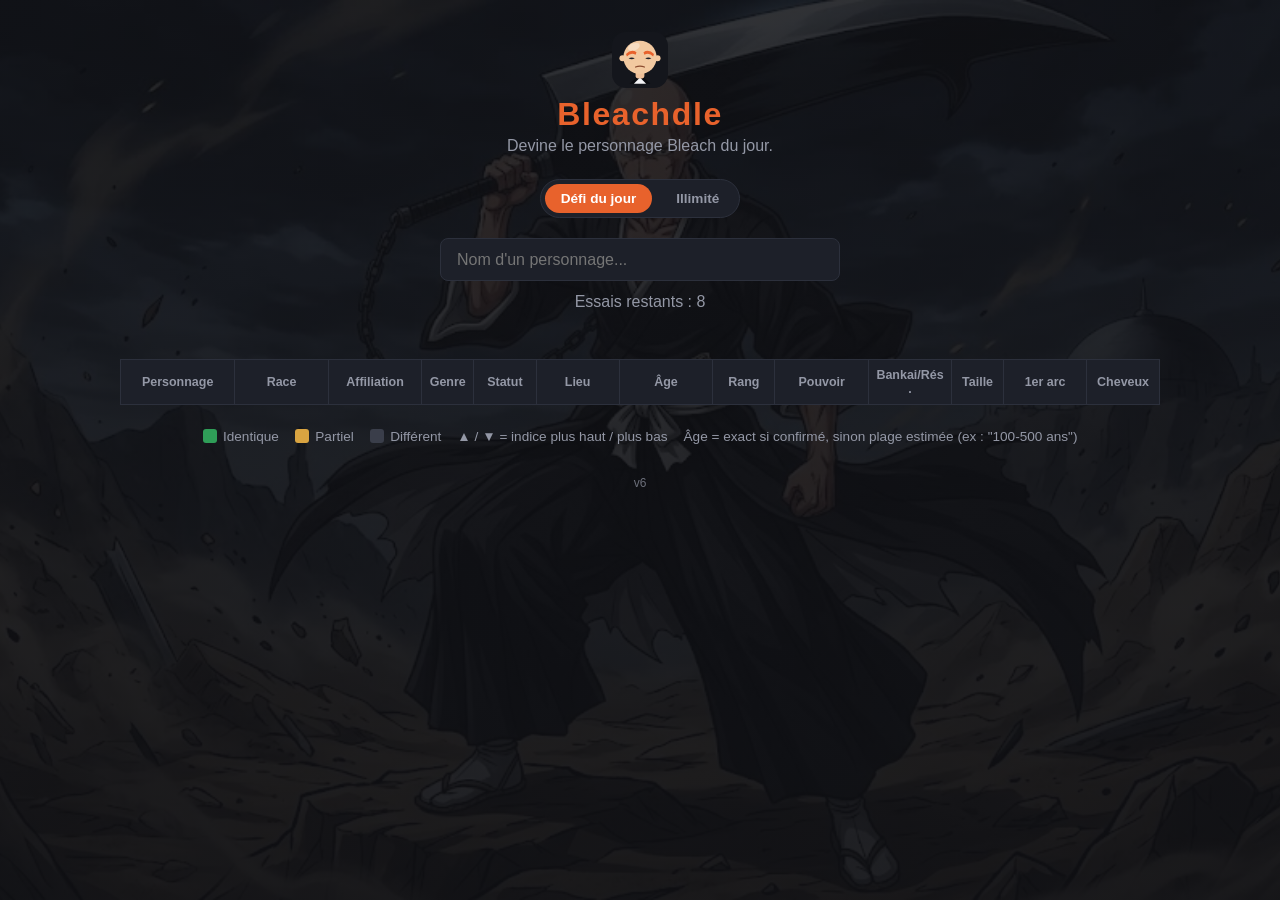
==== index.html @ 7fe6e47a "Rework age as exact/range values using scraped wiki data (v6) Replaces the vague age-bracket words (" ====
<!DOCTYPE html>
<html lang="fr">
<head>
  <meta charset="UTF-8" />
  <meta name="viewport" content="width=device-width, initial-scale=1.0" />
  <title>Bleachdle</title>
  <link rel="icon" type="image/svg+xml" href="favicon.svg" />
  <link rel="stylesheet" href="style.css" />
</head>
<body>
  <div id="victoryAnim" class="victory-anim" aria-hidden="true"></div>

  <header>
    <img src="favicon.svg" alt="" class="logo" width="56" height="56" />
    <h1>Bleachdle</h1>
    <p class="subtitle" id="subtitle">Devine le personnage Bleach du jour.</p>
  </header>

  <main>
    <div class="mode-toggle" role="tablist">
      <button id="dailyModeBtn" class="mode-btn active" type="button">Défi du jour</button>
      <button id="infiniteModeBtn" class="mode-btn" type="button">Illimité</button>
    </div>

    <div class="search-box">
      <input
        id="guessInput"
        type="text"
        autocomplete="off"
        placeholder="Nom d'un personnage..."
      />
      <div id="suggestions" class="suggestions" hidden></div>
    </div>

    <button id="newGameBtn" class="new-game-btn" type="button" hidden>Nouvelle partie</button>

    <p id="attemptsLeft" class="attempts"></p>
    <p id="message" class="message"></p>

    <div class="table-wrapper">
      <table>
        <thead>
          <tr id="headerRow"></tr>
        </thead>
        <tbody id="resultsBody"></tbody>
      </table>
    </div>

    <section class="legend">
      <span class="legend-item"><span class="swatch correct"></span> Identique</span>
      <span class="legend-item"><span class="swatch partial"></span> Partiel</span>
      <span class="legend-item"><span class="swatch incorrect"></span> Différent</span>
      <span class="legend-item">▲ / ▼ = indice plus haut / plus bas</span>
      <span class="legend-item">Âge = exact si confirmé, sinon plage estimée (ex : "100-500 ans")</span>
    </section>
  </main>

  <footer id="versionTag" class="version-tag"></footer>

  <script src="version.js"></script>
  <script src="characters.js"></script>
  <script src="game.js"></script>
</body>
</html>
---- style.css ----
:root {
  --bg: #14161c;
  --panel: #1d2029;
  --border: #2c303c;
  --text: #e8e8ec;
  --muted: #9498a6;
  --accent: #e8622c;
  --correct: #2f9e58;
  --partial: #d9a441;
  --incorrect: #3a3e4a;
}

* {
  box-sizing: border-box;
}

body {
  margin: 0;
  min-height: 100vh;
  background-color: var(--bg);
  background-image: linear-gradient(rgba(15, 16, 20, 0.86), rgba(15, 16, 20, 0.93)), url("background.webp");
  background-size: cover;
  background-position: top center;
  background-repeat: no-repeat;
  color: var(--text);
  font-family: "Segoe UI", Roboto, Helvetica, Arial, sans-serif;
  display: flex;
  flex-direction: column;
  align-items: center;
  padding: 2rem 1rem 3rem;
}

header {
  text-align: center;
  margin-bottom: 1.5rem;
  display: flex;
  flex-direction: column;
  align-items: center;
}

.logo {
  border-radius: 14px;
  margin-bottom: 0.5rem;
}

h1 {
  margin: 0;
  color: var(--accent);
  letter-spacing: 0.05em;
}

.subtitle {
  color: var(--muted);
  margin: 0.25rem 0 0;
}

main {
  width: 100%;
  max-width: 1040px;
  display: flex;
  flex-direction: column;
  align-items: center;
}

.mode-toggle {
  display: flex;
  gap: 0.5rem;
  background: var(--panel);
  border: 1px solid var(--border);
  border-radius: 999px;
  padding: 0.25rem;
  margin-bottom: 1.25rem;
}

.mode-btn {
  border: none;
  background: transparent;
  color: var(--muted);
  font-size: 0.85rem;
  font-weight: 600;
  padding: 0.45rem 1rem;
  border-radius: 999px;
  cursor: pointer;
}

.mode-btn.active {
  background: var(--accent);
  color: #fff;
}

.new-game-btn {
  margin-top: 0.75rem;
  border: 1px solid var(--accent);
  background: transparent;
  color: var(--accent);
  font-size: 0.85rem;
  font-weight: 600;
  padding: 0.5rem 1.2rem;
  border-radius: 8px;
  cursor: pointer;
}

.new-game-btn:hover {
  background: var(--accent);
  color: #fff;
}

.search-box {
  position: relative;
  width: 100%;
  max-width: 400px;
}

#guessInput {
  width: 100%;
  padding: 0.7rem 1rem;
  font-size: 1rem;
  border-radius: 8px;
  border: 1px solid var(--border);
  background: var(--panel);
  color: var(--text);
}

#guessInput:disabled {
  opacity: 0.5;
}

.suggestions {
  position: absolute;
  top: calc(100% + 4px);
  left: 0;
  right: 0;
  background: var(--panel);
  border: 1px solid var(--border);
  border-radius: 8px;
  overflow: hidden;
  z-index: 10;
}

.suggestion {
  padding: 0.5rem 1rem;
  cursor: pointer;
}

.suggestion:hover {
  background: var(--border);
}

.attempts {
  color: var(--muted);
  margin: 0.75rem 0 0;
}

.message {
  min-height: 1.5rem;
  font-weight: 600;
  margin: 0.5rem 0 1rem;
}

.message.win {
  color: var(--correct);
  animation: winPulse 0.6s ease;
}

@keyframes winPulse {
  0% { transform: scale(1); }
  45% { transform: scale(1.18); }
  100% { transform: scale(1); }
}

.message.lose {
  color: #e05c5c;
}

.victory-anim {
  position: fixed;
  inset: 0;
  overflow: hidden;
  pointer-events: none;
  z-index: 50;
}

.victory-particle {
  position: absolute;
  top: -10%;
  animation-name: victoryFall;
  animation-timing-function: ease-in;
  animation-fill-mode: forwards;
}

@keyframes victoryFall {
  from {
    transform: translateY(0) rotate(0deg);
    opacity: 1;
  }
  to {
    transform: translateY(115vh) rotate(360deg);
    opacity: 0;
  }
}

.table-wrapper {
  width: 100%;
}

table {
  border-collapse: collapse;
  table-layout: fixed;
  width: 100%;
}

th,
td {
  border: 1px solid var(--border);
  padding: 0.5rem 0.4rem;
  text-align: center;
  font-size: 0.78rem;
  white-space: normal;
  overflow-wrap: break-word;
  word-break: break-word;
}

@media (min-width: 1080px) {
  th:nth-child(1), td:nth-child(1) { width: 11%; }
  th:nth-child(2), td:nth-child(2) { width: 9%; }
  th:nth-child(3), td:nth-child(3) { width: 9%; }
  th:nth-child(4), td:nth-child(4) { width: 5%; }
  th:nth-child(5), td:nth-child(5) { width: 6%; }
  th:nth-child(6), td:nth-child(6) { width: 8%; }
  th:nth-child(7), td:nth-child(7) { width: 9%; }
  th:nth-child(8), td:nth-child(8) { width: 6%; }
  th:nth-child(9), td:nth-child(9) { width: 9%; }
  th:nth-child(10), td:nth-child(10) { width: 8%; }
  th:nth-child(11), td:nth-child(11) { width: 5%; }
  th:nth-child(12), td:nth-child(12) { width: 8%; }
  th:nth-child(13), td:nth-child(13) { width: 7%; }
}

@media (max-width: 1079px) {
  thead {
    display: none;
  }

  .table-wrapper {
    max-width: 560px;
    margin: 0 auto;
  }

  table,
  tbody,
  tr,
  td {
    display: block;
    width: 100%;
  }

  tr {
    margin-bottom: 0.75rem;
    border: 1px solid var(--border);
    border-radius: 8px;
    overflow: hidden;
  }

  td {
    display: flex;
    justify-content: space-between;
    align-items: center;
    text-align: right;
    padding: 0.5rem 0.75rem;
    font-size: 0.85rem;
  }

  td.cell::before {
    content: attr(data-label);
    font-weight: 600;
    color: inherit;
    opacity: 0.8;
    text-align: left;
    margin-right: 0.75rem;
    flex-shrink: 0;
  }

  .value-wrap {
    display: flex;
    align-items: center;
    gap: 0.4rem;
  }

  .name-cell {
    justify-content: center;
    font-size: 1rem;
  }
}

th {
  background: var(--panel);
  color: var(--muted);
  font-weight: 600;
}

.name-cell {
  font-weight: 600;
  background: var(--panel);
}

.cell {
  color: #14161c;
}

.cell.correct {
  background: var(--correct);
  color: #fff;
}

.cell.partial {
  background: var(--partial);
  color: #14161c;
}

.cell.incorrect {
  background: var(--incorrect);
  color: var(--text);
}

.arrow {
  display: block;
  font-size: 0.75rem;
  opacity: 0.85;
}

.legend {
  margin-top: 1.5rem;
  display: flex;
  flex-wrap: wrap;
  gap: 1rem;
  justify-content: center;
  color: var(--muted);
  font-size: 0.85rem;
}

.legend-item {
  display: flex;
  align-items: center;
  gap: 0.4rem;
}

.swatch {
  display: inline-block;
  width: 14px;
  height: 14px;
  border-radius: 3px;
}

.swatch.correct {
  background: var(--correct);
}

.swatch.partial {
  background: var(--partial);
}

.swatch.incorrect {
  background: var(--incorrect);
}

.version-tag {
  margin-top: 2rem;
  color: var(--muted);
  font-size: 0.75rem;
  opacity: 0.7;
}
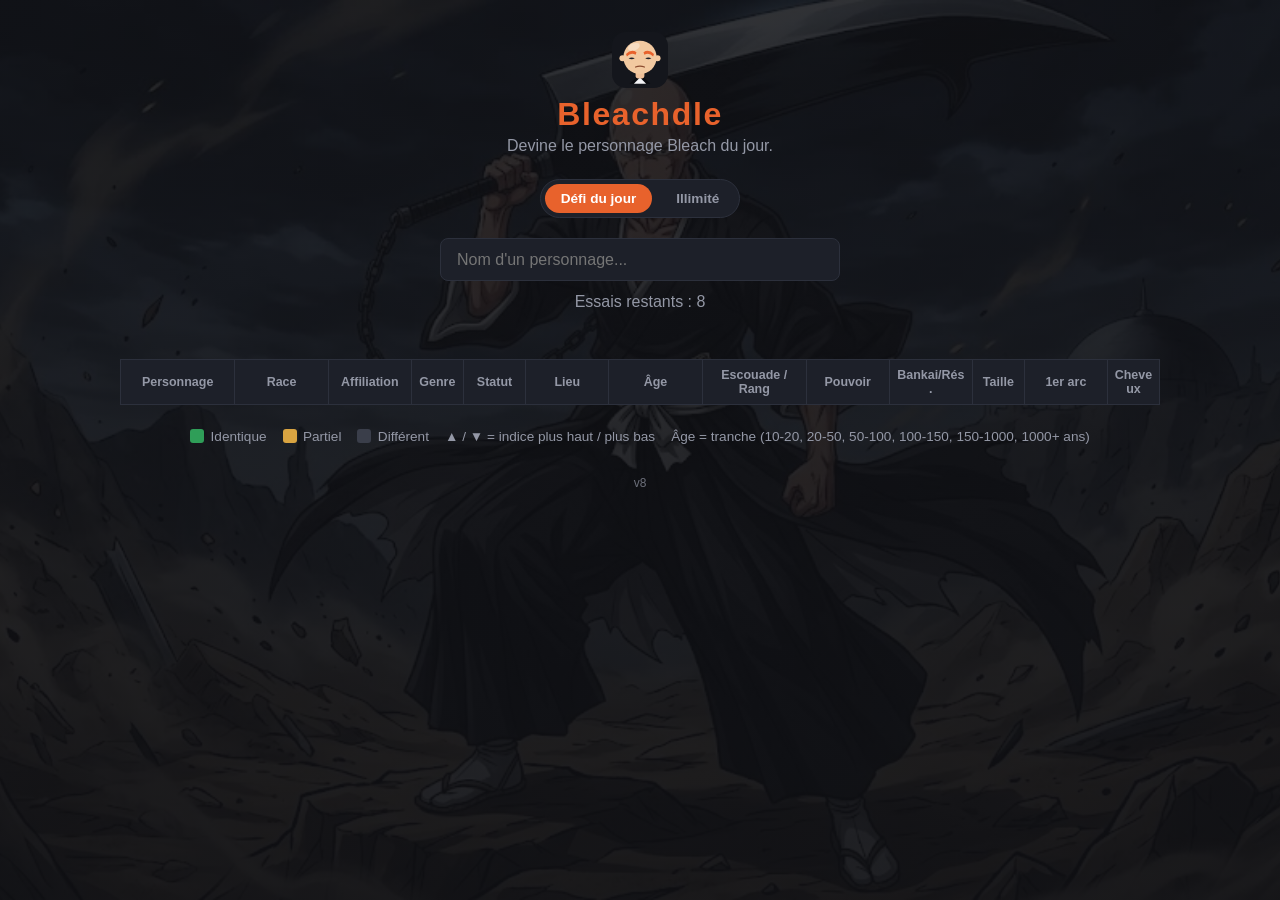
==== commit 92906ee9: "Keyboard suggestion navigation, accent-insensitive search, fixed age brackets (v8) - Fix Enter: it r" ====
--- a/index.html
+++ b/index.html
@@ -51,7 +51,7 @@
       <span class="legend-item"><span class="swatch partial"></span> Partiel</span>
       <span class="legend-item"><span class="swatch incorrect"></span> Différent</span>
       <span class="legend-item">▲ / ▼ = indice plus haut / plus bas</span>
-      <span class="legend-item">Âge = exact si confirmé, sinon plage estimée (ex : "100-500 ans")</span>
+      <span class="legend-item">Âge = tranche (10-20, 20-50, 50-100, 100-150, 150-1000, 1000+ ans)</span>
     </section>
   </main>
 
--- a/style.css
+++ b/style.css
@@ -142,8 +142,10 @@
   cursor: pointer;
 }
 
-.suggestion:hover {
-  background: var(--border);
+.suggestion:hover,
+.suggestion.active {
+  background: var(--accent);
+  color: #fff;
 }
 
 .attempts {
@@ -223,17 +225,17 @@
 @media (min-width: 1080px) {
   th:nth-child(1), td:nth-child(1) { width: 11%; }
   th:nth-child(2), td:nth-child(2) { width: 9%; }
-  th:nth-child(3), td:nth-child(3) { width: 9%; }
+  th:nth-child(3), td:nth-child(3) { width: 8%; }
   th:nth-child(4), td:nth-child(4) { width: 5%; }
   th:nth-child(5), td:nth-child(5) { width: 6%; }
   th:nth-child(6), td:nth-child(6) { width: 8%; }
   th:nth-child(7), td:nth-child(7) { width: 9%; }
-  th:nth-child(8), td:nth-child(8) { width: 6%; }
-  th:nth-child(9), td:nth-child(9) { width: 9%; }
+  th:nth-child(8), td:nth-child(8) { width: 10%; }
+  th:nth-child(9), td:nth-child(9) { width: 8%; }
   th:nth-child(10), td:nth-child(10) { width: 8%; }
   th:nth-child(11), td:nth-child(11) { width: 5%; }
   th:nth-child(12), td:nth-child(12) { width: 8%; }
-  th:nth-child(13), td:nth-child(13) { width: 7%; }
+  th:nth-child(13), td:nth-child(13) { width: 5%; }
 }
 
 @media (max-width: 1079px) {
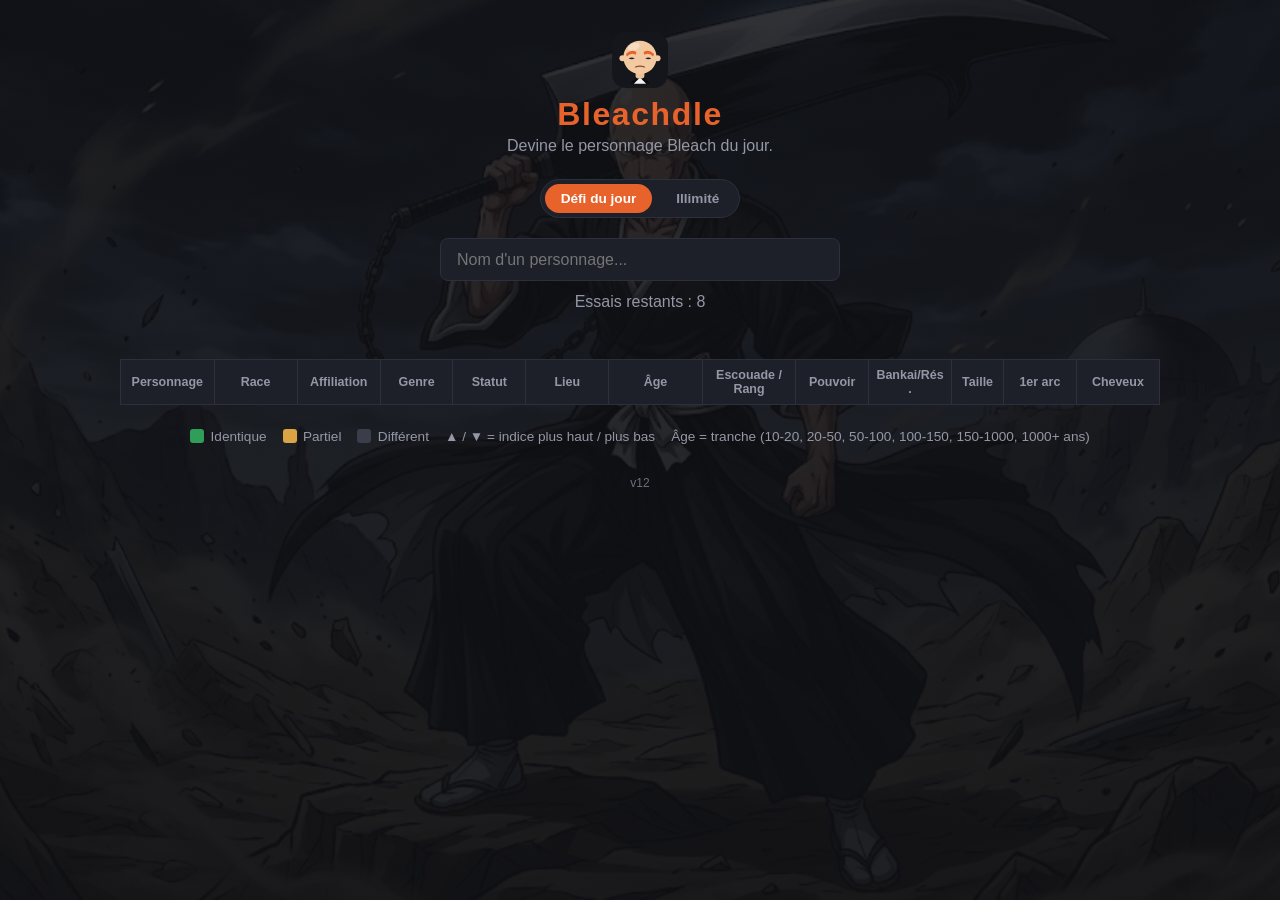
==== commit e0d8e3c2: "Ajoute un panneau de statistiques post-partie pour le Défi du jour Cumule parties jouées, taux de vi" ====
--- a/index.html
+++ b/index.html
@@ -37,6 +37,30 @@
     <p id="attemptsLeft" class="attempts"></p>
     <p id="message" class="message"></p>
 
+    <section id="statsPanel" class="stats-panel" hidden>
+      <h2 class="stats-title">Statistiques</h2>
+      <div class="stats-grid">
+        <div class="stat-tile">
+          <span class="stat-value" id="statPlayed">0</span>
+          <span class="stat-label">Parties</span>
+        </div>
+        <div class="stat-tile">
+          <span class="stat-value" id="statWinRate">0%</span>
+          <span class="stat-label">Victoires</span>
+        </div>
+        <div class="stat-tile">
+          <span class="stat-value" id="statStreak">0</span>
+          <span class="stat-label">Série actuelle</span>
+        </div>
+        <div class="stat-tile">
+          <span class="stat-value" id="statMaxStreak">0</span>
+          <span class="stat-label">Meilleure série</span>
+        </div>
+      </div>
+      <h3 class="dist-title">Répartition des essais</h3>
+      <div id="distribution" class="distribution"></div>
+    </section>
+
     <div class="table-wrapper">
       <table>
         <thead>
--- a/style.css
+++ b/style.css
@@ -201,6 +201,99 @@
   }
 }
 
+.stats-panel {
+  width: 100%;
+  max-width: 420px;
+  background: var(--panel);
+  border: 1px solid var(--border);
+  border-radius: 10px;
+  padding: 1rem 1.25rem 1.25rem;
+  margin: 0.5rem 0 1.5rem;
+}
+
+.stats-title {
+  margin: 0 0 0.75rem;
+  font-size: 0.95rem;
+  text-align: center;
+  color: var(--text);
+}
+
+.stats-grid {
+  display: grid;
+  grid-template-columns: repeat(4, 1fr);
+  gap: 0.5rem;
+  margin-bottom: 1rem;
+}
+
+.stat-tile {
+  display: flex;
+  flex-direction: column;
+  align-items: center;
+}
+
+.stat-value {
+  font-size: 1.4rem;
+  font-weight: 700;
+  color: var(--accent);
+}
+
+.stat-label {
+  font-size: 0.68rem;
+  color: var(--muted);
+  text-align: center;
+}
+
+.dist-title {
+  margin: 0 0 0.5rem;
+  font-size: 0.8rem;
+  color: var(--muted);
+  text-align: center;
+  font-weight: 600;
+}
+
+.distribution {
+  display: flex;
+  flex-direction: column;
+  gap: 0.3rem;
+}
+
+.dist-row {
+  display: flex;
+  align-items: center;
+  gap: 0.5rem;
+}
+
+.dist-label {
+  width: 1rem;
+  flex-shrink: 0;
+  font-size: 0.75rem;
+  color: var(--muted);
+  text-align: right;
+}
+
+.dist-bar-wrap {
+  flex: 1;
+  background: var(--border);
+  border-radius: 4px;
+  overflow: hidden;
+}
+
+.dist-bar {
+  min-width: 1.4rem;
+  background: var(--incorrect);
+  color: var(--text);
+  font-size: 0.7rem;
+  text-align: right;
+  padding: 0.15rem 0.4rem;
+  border-radius: 4px;
+  white-space: nowrap;
+}
+
+.dist-bar.current {
+  background: var(--correct);
+  color: #fff;
+}
+
 .table-wrapper {
   width: 100%;
 }
@@ -219,23 +312,22 @@
   font-size: 0.78rem;
   white-space: normal;
   overflow-wrap: break-word;
-  word-break: break-word;
 }
 
 @media (min-width: 1080px) {
-  th:nth-child(1), td:nth-child(1) { width: 11%; }
-  th:nth-child(2), td:nth-child(2) { width: 9%; }
+  th:nth-child(1), td:nth-child(1) { width: 9%; }
+  th:nth-child(2), td:nth-child(2) { width: 8%; }
   th:nth-child(3), td:nth-child(3) { width: 8%; }
-  th:nth-child(4), td:nth-child(4) { width: 5%; }
-  th:nth-child(5), td:nth-child(5) { width: 6%; }
+  th:nth-child(4), td:nth-child(4) { width: 7%; }
+  th:nth-child(5), td:nth-child(5) { width: 7%; }
   th:nth-child(6), td:nth-child(6) { width: 8%; }
   th:nth-child(7), td:nth-child(7) { width: 9%; }
-  th:nth-child(8), td:nth-child(8) { width: 10%; }
-  th:nth-child(9), td:nth-child(9) { width: 8%; }
+  th:nth-child(8), td:nth-child(8) { width: 9%; }
+  th:nth-child(9), td:nth-child(9) { width: 7%; }
   th:nth-child(10), td:nth-child(10) { width: 8%; }
   th:nth-child(11), td:nth-child(11) { width: 5%; }
-  th:nth-child(12), td:nth-child(12) { width: 8%; }
-  th:nth-child(13), td:nth-child(13) { width: 5%; }
+  th:nth-child(12), td:nth-child(12) { width: 7%; }
+  th:nth-child(13), td:nth-child(13) { width: 8%; }
 }
 
 @media (max-width: 1079px) {
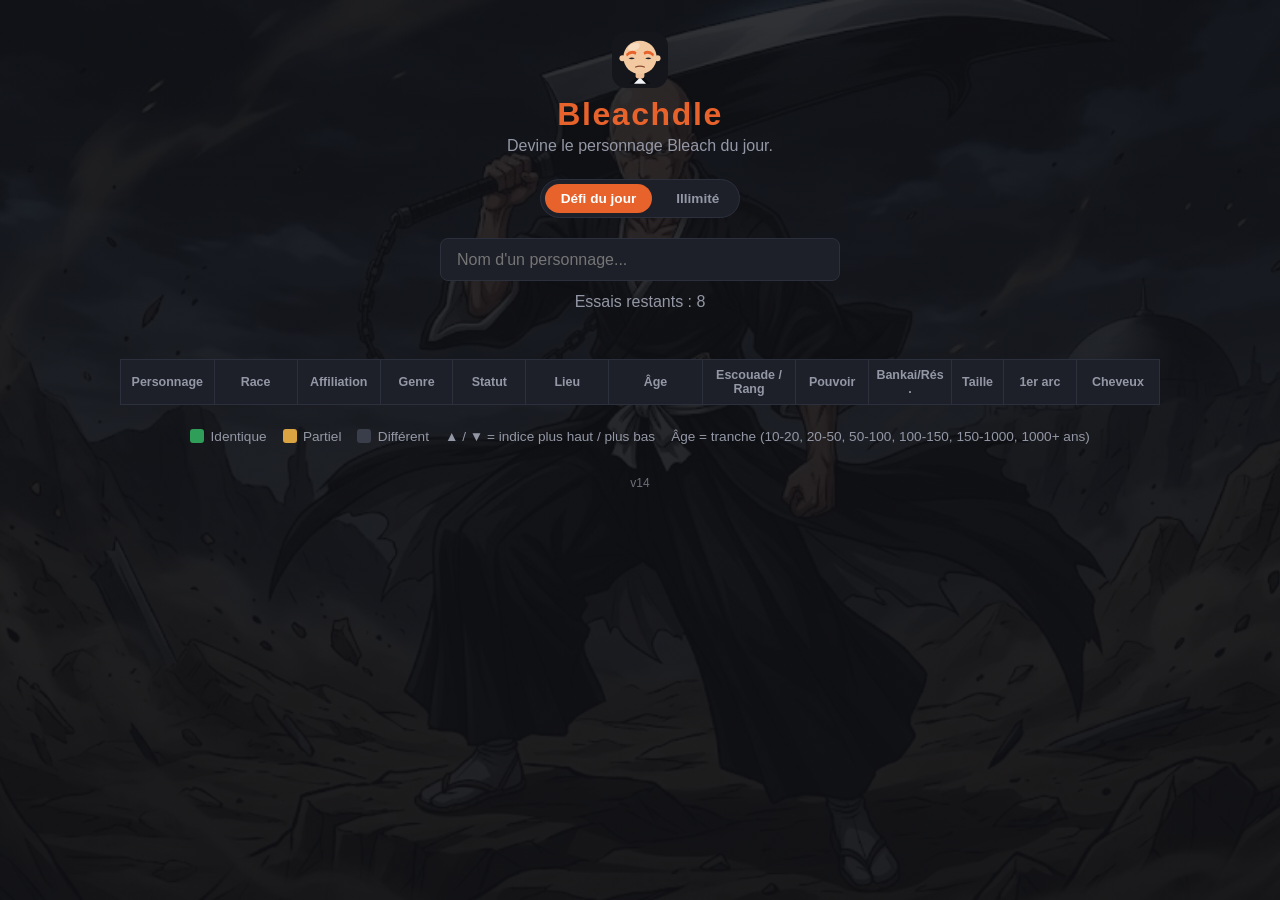
==== commit 952c3bff: "Ajoute des stats séparées pour le mode Illimité et une fenêtre anti-répétition de 7 parties Le panne" ====
--- a/index.html
+++ b/index.html
@@ -38,7 +38,8 @@
     <p id="message" class="message"></p>
 
     <section id="statsPanel" class="stats-panel" hidden>
-      <h2 class="stats-title">Statistiques</h2>
+      <h2 class="stats-title" id="statsTitle">Statistiques</h2>
+      <p class="stats-note" id="statsNote" hidden></p>
       <div class="stats-grid">
         <div class="stat-tile">
           <span class="stat-value" id="statPlayed">0</span>
--- a/style.css
+++ b/style.css
@@ -216,6 +216,14 @@
   font-size: 0.95rem;
   text-align: center;
   color: var(--text);
+}
+
+.stats-note {
+  margin: -0.35rem 0 0.75rem;
+  font-size: 0.7rem;
+  text-align: center;
+  color: var(--muted);
+  font-style: italic;
 }
 
 .stats-grid {
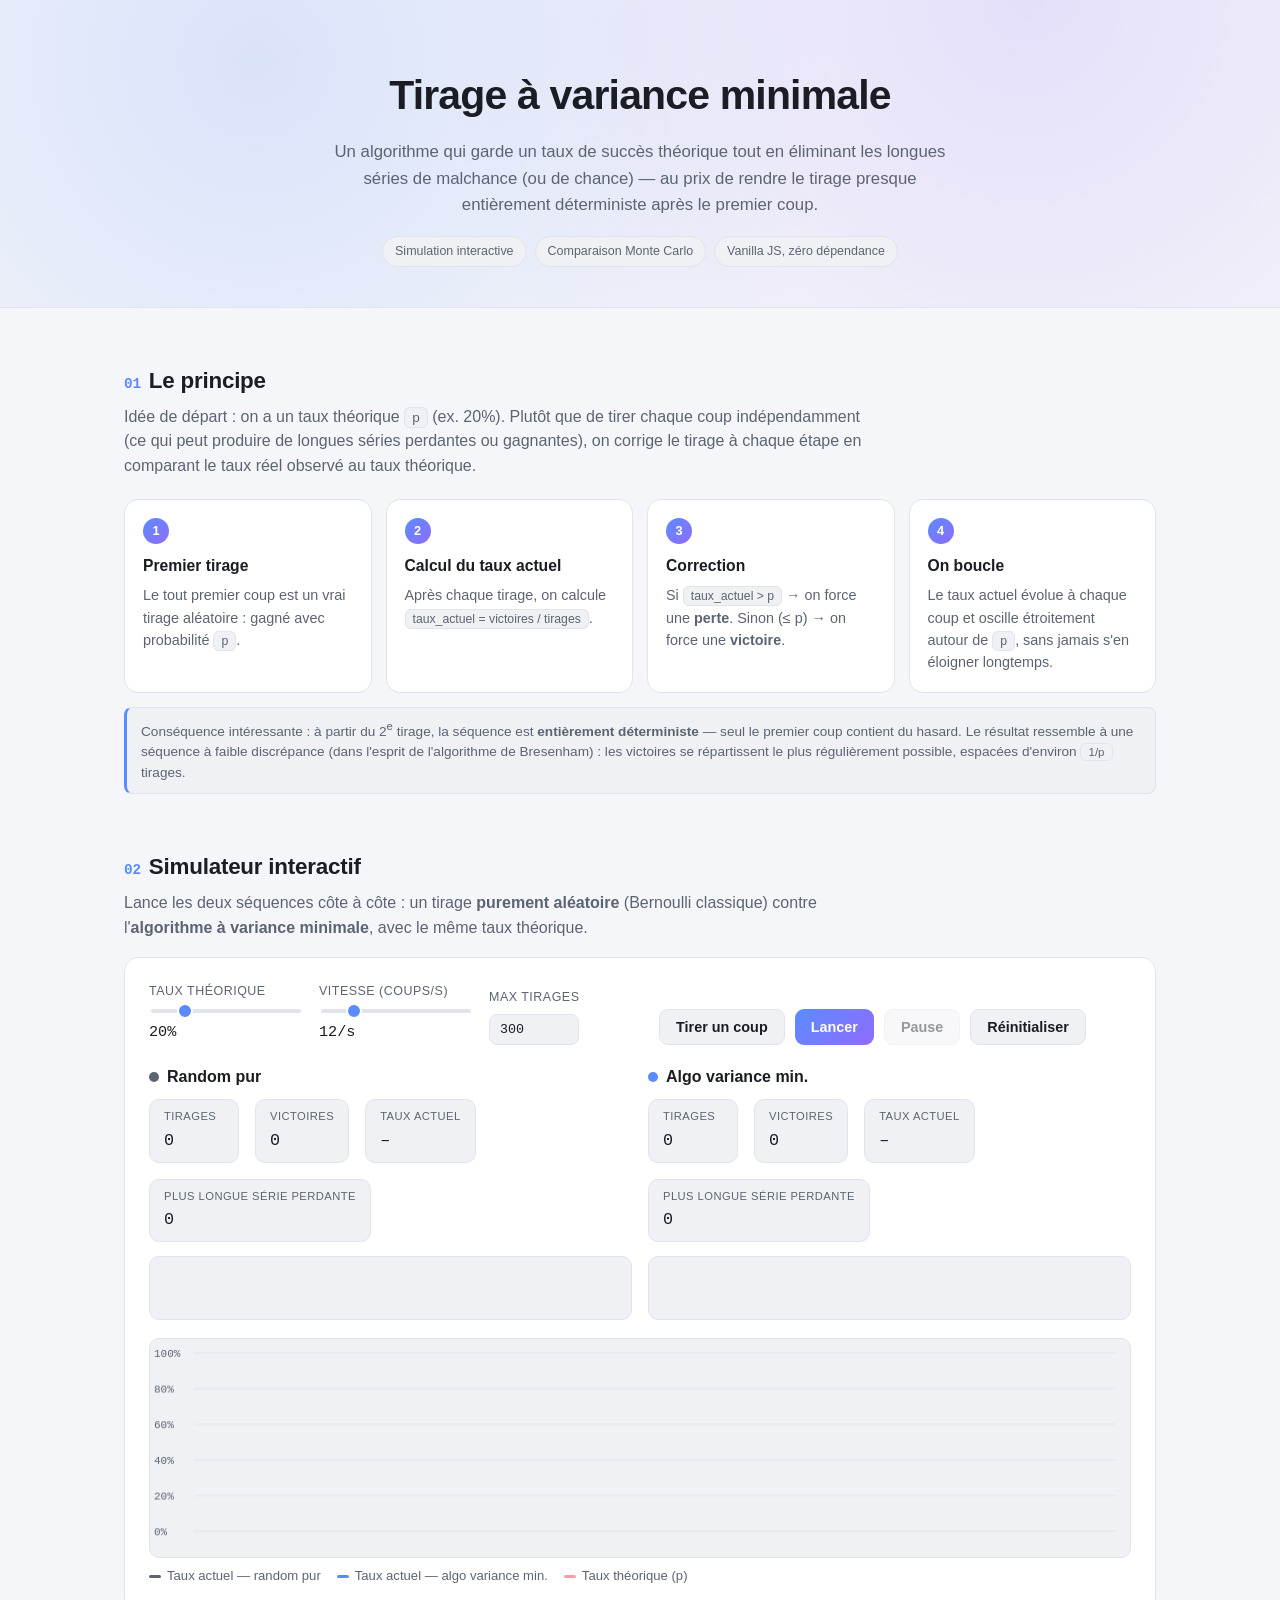
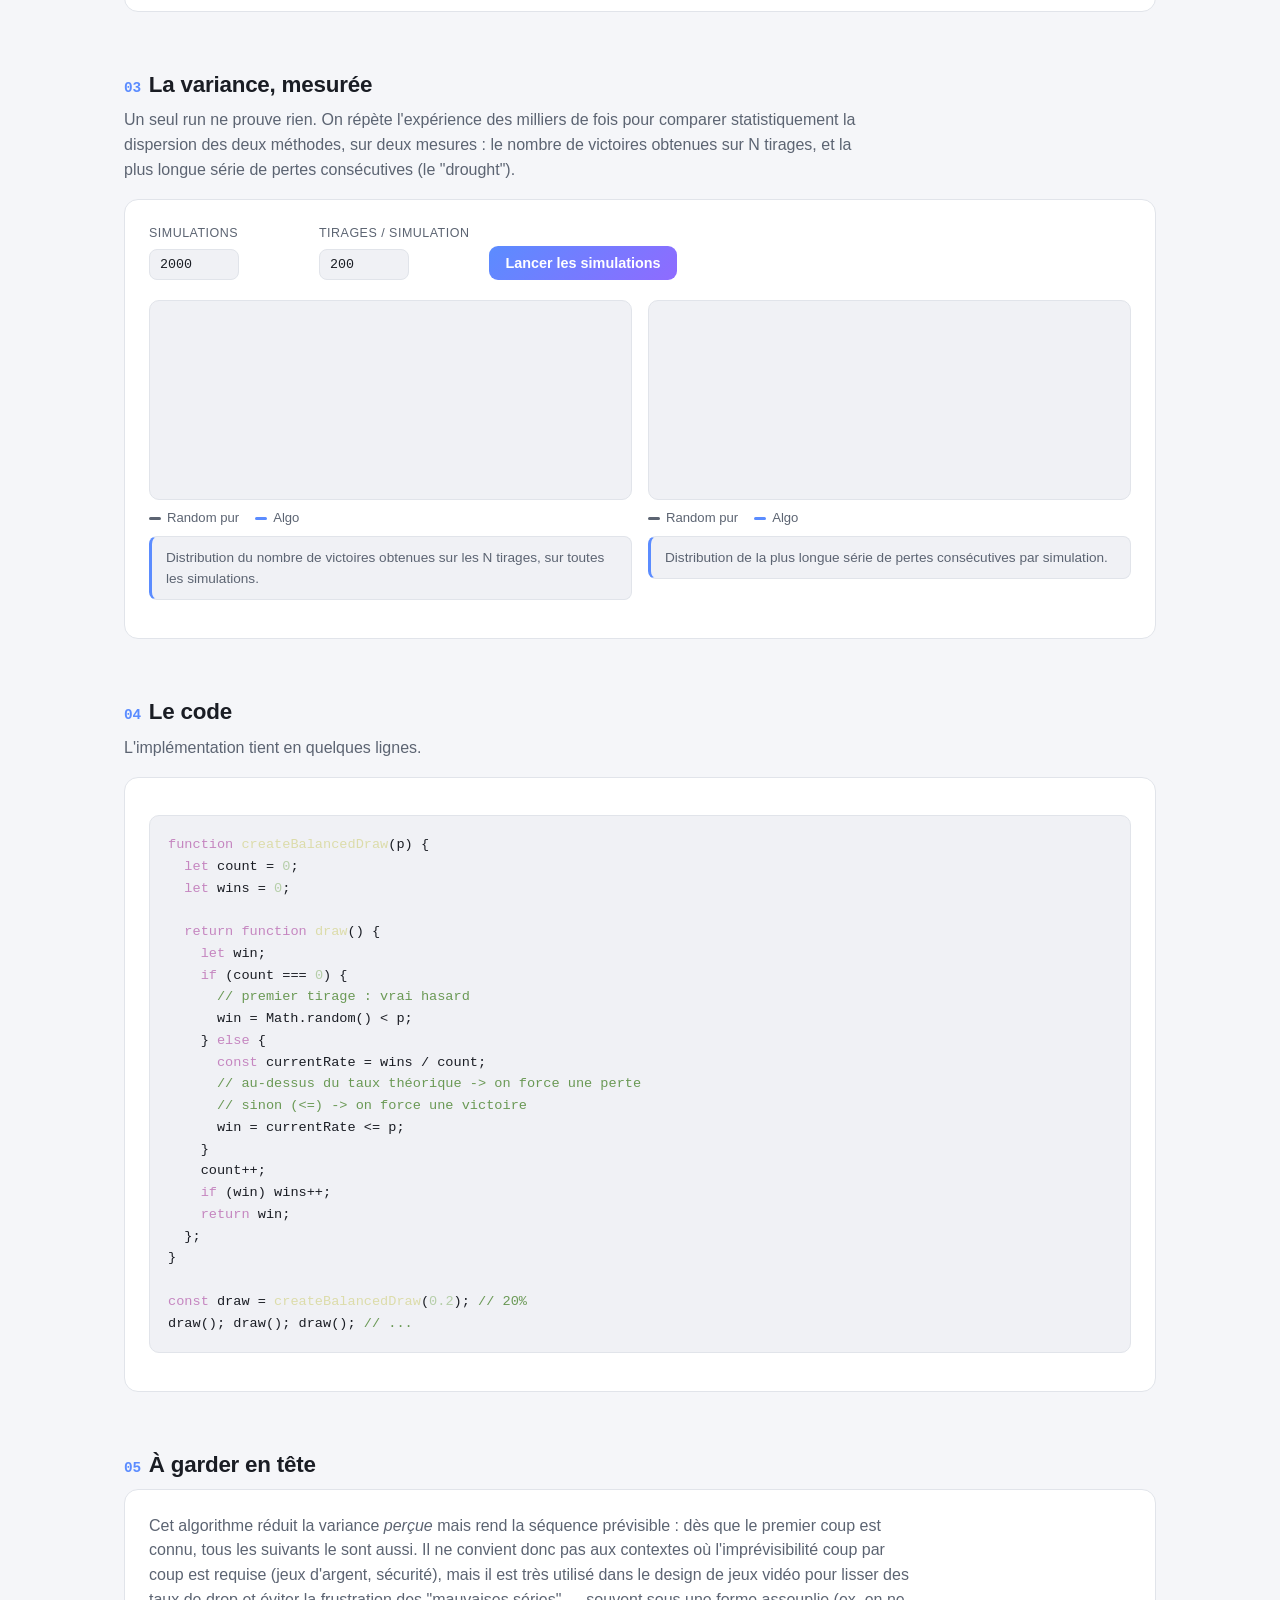
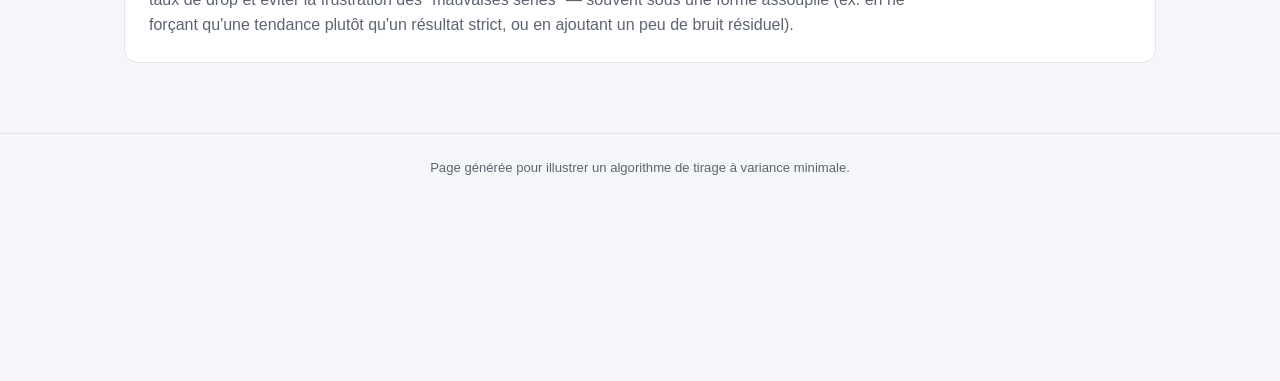
==== commit a91119e5: "Ajoute une page interactive sur l'algo de tirage à variance minimale Explique le principe, propose u" ====
--- a/index.html
+++ b/index.html
@@ -1,89 +1,870 @@
 <!DOCTYPE html>
 <html lang="fr">
 <head>
-  <meta charset="UTF-8" />
-  <meta name="viewport" content="width=device-width, initial-scale=1.0" />
-  <title>Bleachdle</title>
-  <link rel="icon" type="image/svg+xml" href="favicon.svg" />
-  <link rel="stylesheet" href="style.css" />
+<meta charset="UTF-8">
+<meta name="viewport" content="width=device-width, initial-scale=1.0">
+<title>Algorithme de tirage à variance minimale</title>
+<style>
+  :root{
+    --bg:#0f1115;
+    --panel:#171a21;
+    --panel-2:#1d212b;
+    --border:#2a2f3a;
+    --text:#e7e9ee;
+    --muted:#9aa3b2;
+    --accent:#5b8cff;
+    --accent-2:#8f6bff;
+    --win:#33d17a;
+    --lose:#ff5c6c;
+    --win-dim:#1d5a3a;
+    --lose-dim:#5a2530;
+    --radius:14px;
+    --mono: ui-monospace, SFMono-Regular, Menlo, Consolas, monospace;
+  }
+  @media (prefers-color-scheme: light){
+    :root{
+      --bg:#f5f6f9;
+      --panel:#ffffff;
+      --panel-2:#f0f1f5;
+      --border:#e1e4ea;
+      --text:#1a1d24;
+      --muted:#5c6472;
+      --win-dim:#d5f3e2;
+      --lose-dim:#ffdde1;
+    }
+  }
+  *{box-sizing:border-box;}
+  html,body{margin:0;padding:0;}
+  body{
+    background:var(--bg);
+    color:var(--text);
+    font-family:-apple-system,BlinkMacSystemFont,"Segoe UI",Roboto,Helvetica,Arial,sans-serif;
+    line-height:1.55;
+    padding:0 0 80px;
+  }
+  .wrap{max-width:1080px;margin:0 auto;padding:0 24px;}
+  header.hero{
+    padding:64px 24px 40px;
+    text-align:center;
+    background:
+      radial-gradient(circle at 20% 20%, color-mix(in srgb, var(--accent) 18%, transparent), transparent 55%),
+      radial-gradient(circle at 80% 0%, color-mix(in srgb, var(--accent-2) 16%, transparent), transparent 55%);
+    border-bottom:1px solid var(--border);
+  }
+  header.hero h1{
+    font-size:clamp(1.7rem, 3.2vw, 2.6rem);
+    margin:0 0 12px;
+    letter-spacing:-0.02em;
+  }
+  header.hero p.sub{
+    color:var(--muted);
+    max-width:640px;
+    margin:0 auto;
+    font-size:1.05rem;
+  }
+  .badge-row{display:flex;gap:8px;justify-content:center;margin-top:18px;flex-wrap:wrap;}
+  .badge{
+    font-size:0.78rem;
+    padding:5px 12px;
+    border-radius:999px;
+    background:var(--panel-2);
+    border:1px solid var(--border);
+    color:var(--muted);
+  }
+  section{margin-top:56px;}
+  h2{
+    font-size:1.4rem;
+    margin:0 0 6px;
+    letter-spacing:-0.01em;
+  }
+  h2 .num{
+    color:var(--accent);
+    font-family:var(--mono);
+    font-size:0.9rem;
+    margin-right:8px;
+  }
+  p.lead{color:var(--muted); margin-top:0; max-width:760px;}
+  .card{
+    background:var(--panel);
+    border:1px solid var(--border);
+    border-radius:var(--radius);
+    padding:24px;
+  }
+  .card + .card{margin-top:16px;}
+  .algo-steps{
+    display:grid;
+    grid-template-columns:repeat(auto-fit,minmax(200px,1fr));
+    gap:14px;
+    margin-top:20px;
+  }
+  .step{
+    background:var(--panel);
+    border:1px solid var(--border);
+    border-radius:var(--radius);
+    padding:18px;
+    position:relative;
+  }
+  .step .idx{
+    display:inline-flex;
+    align-items:center;justify-content:center;
+    width:26px;height:26px;
+    border-radius:50%;
+    background:linear-gradient(135deg,var(--accent),var(--accent-2));
+    color:white;
+    font-size:0.8rem;
+    font-weight:700;
+    margin-bottom:10px;
+  }
+  .step h3{margin:0 0 6px;font-size:0.98rem;}
+  .step p{margin:0;color:var(--muted);font-size:0.9rem;}
+  code, .mono{font-family:var(--mono);}
+  .pill-code{
+    background:var(--panel-2);
+    border:1px solid var(--border);
+    padding:2px 7px;
+    border-radius:6px;
+    font-size:0.85em;
+  }
+
+  /* controls */
+  .controls{
+    display:flex;
+    flex-wrap:wrap;
+    gap:20px;
+    align-items:flex-end;
+    margin-bottom:20px;
+  }
+  .field{display:flex;flex-direction:column;gap:6px;min-width:150px;}
+  .field label{font-size:0.78rem;color:var(--muted);text-transform:uppercase;letter-spacing:0.04em;}
+  .field .val{font-family:var(--mono);color:var(--text);font-size:0.95rem;}
+  input[type=range]{
+    -webkit-appearance:none;
+    width:100%;
+    height:4px;
+    border-radius:2px;
+    background:var(--border);
+    outline:none;
+  }
+  input[type=range]::-webkit-slider-thumb{
+    -webkit-appearance:none;
+    width:16px;height:16px;
+    border-radius:50%;
+    background:var(--accent);
+    cursor:pointer;
+    border:2px solid var(--panel);
+  }
+  input[type=number]{
+    background:var(--panel-2);
+    border:1px solid var(--border);
+    color:var(--text);
+    border-radius:8px;
+    padding:7px 10px;
+    font-family:var(--mono);
+    width:90px;
+  }
+  .btn{
+    border:1px solid var(--border);
+    background:var(--panel-2);
+    color:var(--text);
+    padding:9px 16px;
+    border-radius:9px;
+    cursor:pointer;
+    font-size:0.9rem;
+    font-weight:600;
+    transition:transform .05s ease, background .15s ease, border-color .15s ease;
+  }
+  .btn:hover{border-color:var(--accent); background:color-mix(in srgb, var(--accent) 10%, var(--panel-2));}
+  .btn:active{transform:scale(0.97);}
+  .btn.primary{
+    background:linear-gradient(135deg,var(--accent),var(--accent-2));
+    border:none;color:white;
+  }
+  .btn.primary:hover{filter:brightness(1.08);}
+  .btn:disabled{opacity:0.45;cursor:not-allowed;}
+  .btn-row{display:flex;gap:10px;flex-wrap:wrap;}
+
+  /* compare grid */
+  .compare{
+    display:grid;
+    grid-template-columns:1fr 1fr;
+    gap:16px;
+  }
+  @media (max-width:760px){ .compare{grid-template-columns:1fr;} }
+  .compare .col h3{
+    margin:0 0 4px;
+    font-size:1rem;
+    display:flex;align-items:center;gap:8px;
+  }
+  .dot-key{width:10px;height:10px;border-radius:50%;display:inline-block;}
+  .col-random .dot-key{background:var(--muted);}
+  .col-algo .dot-key{background:var(--accent);}
+
+  .stat-row{
+    display:flex;
+    gap:16px;
+    flex-wrap:wrap;
+    margin:10px 0 14px;
+  }
+  .stat{
+    background:var(--panel-2);
+    border:1px solid var(--border);
+    border-radius:10px;
+    padding:8px 14px;
+    min-width:90px;
+  }
+  .stat .k{font-size:0.7rem;color:var(--muted);text-transform:uppercase;letter-spacing:0.04em;}
+  .stat .v{font-family:var(--mono);font-size:1.05rem;margin-top:2px;}
+
+  .sequence{
+    display:flex;
+    flex-wrap:wrap;
+    gap:4px;
+    padding:12px;
+    background:var(--panel-2);
+    border-radius:10px;
+    border:1px solid var(--border);
+    min-height:64px;
+    max-height:180px;
+    overflow-y:auto;
+  }
+  .sequence .cell{
+    width:14px;height:14px;
+    border-radius:3px;
+    background:var(--border);
+    flex:0 0 auto;
+  }
+  .sequence .cell.win{background:var(--win);}
+  .sequence .cell.lose{background:var(--lose);}
+
+  canvas{width:100%; display:block; border-radius:10px; background:var(--panel-2); border:1px solid var(--border);}
+
+  .legend{display:flex; gap:16px; margin-top:8px; flex-wrap:wrap; font-size:0.82rem; color:var(--muted);}
+  .legend span{display:inline-flex; align-items:center; gap:6px;}
+  .legend i{width:12px;height:3px;display:inline-block;border-radius:2px;}
+
+  table.mc{
+    width:100%;
+    border-collapse:collapse;
+    margin-top:10px;
+    font-size:0.9rem;
+  }
+  table.mc th, table.mc td{
+    text-align:left;
+    padding:9px 12px;
+    border-bottom:1px solid var(--border);
+  }
+  table.mc th{color:var(--muted); font-weight:600; font-size:0.78rem; text-transform:uppercase; letter-spacing:0.03em;}
+  table.mc td.num{font-family:var(--mono);}
+  table.mc tr.highlight td{color:var(--win);}
+
+  pre.code-block{
+    background:var(--panel-2);
+    border:1px solid var(--border);
+    border-radius:10px;
+    padding:18px;
+    overflow-x:auto;
+    font-size:0.85rem;
+    line-height:1.6;
+  }
+  pre.code-block code{font-family:var(--mono);}
+  .kw{color:#c586c0;} .fn{color:#dcdcaa;} .cm{color:#6a9955;} .num-lit{color:#b5cea8;} .str{color:#ce9178;}
+
+  footer{
+    text-align:center;
+    color:var(--muted);
+    font-size:0.82rem;
+    margin-top:70px;
+    padding-top:24px;
+    border-top:1px solid var(--border);
+  }
+
+  .note{
+    font-size:0.85rem;
+    color:var(--muted);
+    background:var(--panel-2);
+    border:1px solid var(--border);
+    border-left:3px solid var(--accent);
+    padding:10px 14px;
+    border-radius:8px;
+    margin-top:14px;
+  }
+</style>
 </head>
 <body>
-  <div id="victoryAnim" class="victory-anim" aria-hidden="true"></div>
-
-  <header>
-    <img src="favicon.svg" alt="" class="logo" width="56" height="56" />
-    <h1>Bleachdle</h1>
-    <p class="subtitle" id="subtitle">Devine le personnage Bleach du jour.</p>
-  </header>
-
-  <main>
-    <div class="mode-toggle" role="tablist">
-      <button id="dailyModeBtn" class="mode-btn active" type="button">Défi du jour</button>
-      <button id="infiniteModeBtn" class="mode-btn" type="button">Illimité</button>
+
+<header class="hero">
+  <div class="wrap">
+    <h1>Tirage à variance minimale</h1>
+    <p class="sub">Un algorithme qui garde un taux de succès théorique tout en éliminant les longues séries de malchance (ou de chance) — au prix de rendre le tirage presque entièrement déterministe après le premier coup.</p>
+    <div class="badge-row">
+      <span class="badge">Simulation interactive</span>
+      <span class="badge">Comparaison Monte Carlo</span>
+      <span class="badge">Vanilla JS, zéro dépendance</span>
     </div>
-
-    <div class="search-box">
-      <input
-        id="guessInput"
-        type="text"
-        autocomplete="off"
-        placeholder="Nom d'un personnage..."
-      />
-      <div id="suggestions" class="suggestions" hidden></div>
+  </div>
+</header>
+
+<div class="wrap">
+
+  <section id="principe">
+    <h2><span class="num">01</span>Le principe</h2>
+    <p class="lead">Idée de départ : on a un taux théorique <span class="pill-code">p</span> (ex. 20%). Plutôt que de tirer chaque coup indépendamment (ce qui peut produire de longues séries perdantes ou gagnantes), on corrige le tirage à chaque étape en comparant le taux réel observé au taux théorique.</p>
+
+    <div class="algo-steps">
+      <div class="step">
+        <div class="idx">1</div>
+        <h3>Premier tirage</h3>
+        <p>Le tout premier coup est un vrai tirage aléatoire : gagné avec probabilité <span class="pill-code">p</span>.</p>
+      </div>
+      <div class="step">
+        <div class="idx">2</div>
+        <h3>Calcul du taux actuel</h3>
+        <p>Après chaque tirage, on calcule <span class="pill-code">taux_actuel = victoires / tirages</span>.</p>
+      </div>
+      <div class="step">
+        <div class="idx">3</div>
+        <h3>Correction</h3>
+        <p>Si <span class="pill-code">taux_actuel &gt; p</span> → on force une <b>perte</b>. Sinon (≤ p) → on force une <b>victoire</b>.</p>
+      </div>
+      <div class="step">
+        <div class="idx">4</div>
+        <h3>On boucle</h3>
+        <p>Le taux actuel évolue à chaque coup et oscille étroitement autour de <span class="pill-code">p</span>, sans jamais s'en éloigner longtemps.</p>
+      </div>
     </div>
 
-    <button id="newGameBtn" class="new-game-btn" type="button" hidden>Nouvelle partie</button>
-
-    <p id="attemptsLeft" class="attempts"></p>
-    <p id="message" class="message"></p>
-
-    <section id="statsPanel" class="stats-panel" hidden>
-      <h2 class="stats-title" id="statsTitle">Statistiques</h2>
-      <p class="stats-note" id="statsNote" hidden></p>
-      <div class="stats-grid">
-        <div class="stat-tile">
-          <span class="stat-value" id="statPlayed">0</span>
-          <span class="stat-label">Parties</span>
-        </div>
-        <div class="stat-tile">
-          <span class="stat-value" id="statWinRate">0%</span>
-          <span class="stat-label">Victoires</span>
-        </div>
-        <div class="stat-tile">
-          <span class="stat-value" id="statStreak">0</span>
-          <span class="stat-label">Série actuelle</span>
-        </div>
-        <div class="stat-tile">
-          <span class="stat-value" id="statMaxStreak">0</span>
-          <span class="stat-label">Meilleure série</span>
+    <div class="note">Conséquence intéressante : à partir du 2<sup>e</sup> tirage, la séquence est <b>entièrement déterministe</b> — seul le premier coup contient du hasard. Le résultat ressemble à une séquence à faible discrépance (dans l'esprit de l'algorithme de Bresenham) : les victoires se répartissent le plus régulièrement possible, espacées d'environ <span class="pill-code">1/p</span> tirages.</div>
+  </section>
+
+  <section id="simulateur">
+    <h2><span class="num">02</span>Simulateur interactif</h2>
+    <p class="lead">Lance les deux séquences côte à côte : un tirage <b>purement aléatoire</b> (Bernoulli classique) contre l'<b>algorithme à variance minimale</b>, avec le même taux théorique.</p>
+
+    <div class="card">
+      <div class="controls">
+        <div class="field">
+          <label for="rateSlider">Taux théorique</label>
+          <input type="range" id="rateSlider" min="1" max="99" value="20">
+          <span class="val" id="rateVal">20%</span>
+        </div>
+        <div class="field">
+          <label for="speedSlider">Vitesse (coups/s)</label>
+          <input type="range" id="speedSlider" min="1" max="60" value="12">
+          <span class="val" id="speedVal">12/s</span>
+        </div>
+        <div class="field">
+          <label for="maxDraws">Max tirages</label>
+          <input type="number" id="maxDraws" value="300" min="10" max="5000" step="10">
+        </div>
+        <div class="btn-row">
+          <button class="btn" id="stepBtn">Tirer un coup</button>
+          <button class="btn primary" id="playBtn">Lancer</button>
+          <button class="btn" id="pauseBtn" disabled>Pause</button>
+          <button class="btn" id="resetBtn">Réinitialiser</button>
         </div>
       </div>
-      <h3 class="dist-title">Répartition des essais</h3>
-      <div id="distribution" class="distribution"></div>
-    </section>
-
-    <div class="table-wrapper">
-      <table>
+
+      <div class="compare">
+        <div class="col col-random">
+          <h3><span class="dot-key"></span>Random pur</h3>
+          <div class="stat-row">
+            <div class="stat"><div class="k">Tirages</div><div class="v" id="r-count">0</div></div>
+            <div class="stat"><div class="k">Victoires</div><div class="v" id="r-wins">0</div></div>
+            <div class="stat"><div class="k">Taux actuel</div><div class="v" id="r-rate">–</div></div>
+            <div class="stat"><div class="k">Plus longue série perdante</div><div class="v" id="r-streak">0</div></div>
+          </div>
+          <div class="sequence" id="r-sequence"></div>
+        </div>
+        <div class="col col-algo">
+          <h3><span class="dot-key"></span>Algo variance min.</h3>
+          <div class="stat-row">
+            <div class="stat"><div class="k">Tirages</div><div class="v" id="a-count">0</div></div>
+            <div class="stat"><div class="k">Victoires</div><div class="v" id="a-wins">0</div></div>
+            <div class="stat"><div class="k">Taux actuel</div><div class="v" id="a-rate">–</div></div>
+            <div class="stat"><div class="k">Plus longue série perdante</div><div class="v" id="a-streak">0</div></div>
+          </div>
+          <div class="sequence" id="a-sequence"></div>
+        </div>
+      </div>
+
+      <div style="margin-top:18px;">
+        <canvas id="rateChart" height="220"></canvas>
+        <div class="legend">
+          <span><i style="background:var(--muted)"></i>Taux actuel — random pur</span>
+          <span><i style="background:var(--accent)"></i>Taux actuel — algo variance min.</span>
+          <span><i style="background:var(--lose); opacity:.6"></i>Taux théorique (p)</span>
+        </div>
+      </div>
+    </div>
+  </section>
+
+  <section id="montecarlo">
+    <h2><span class="num">03</span>La variance, mesurée</h2>
+    <p class="lead">Un seul run ne prouve rien. On répète l'expérience des milliers de fois pour comparer statistiquement la dispersion des deux méthodes, sur deux mesures : le nombre de victoires obtenues sur N tirages, et la plus longue série de pertes consécutives (le "drought").</p>
+
+    <div class="card">
+      <div class="controls">
+        <div class="field">
+          <label for="mcRuns">Simulations</label>
+          <input type="number" id="mcRuns" value="2000" min="100" max="20000" step="100">
+        </div>
+        <div class="field">
+          <label for="mcDraws">Tirages / simulation</label>
+          <input type="number" id="mcDraws" value="200" min="20" max="2000" step="10">
+        </div>
+        <div class="btn-row">
+          <button class="btn primary" id="mcRunBtn">Lancer les simulations</button>
+        </div>
+      </div>
+
+      <table class="mc" id="mcTable" style="display:none;">
         <thead>
-          <tr id="headerRow"></tr>
+          <tr><th>Méthode</th><th>Moyenne victoires</th><th>Écart-type</th><th>Écart-type série perdante</th></tr>
         </thead>
-        <tbody id="resultsBody"></tbody>
+        <tbody>
+          <tr><td>Random pur</td><td class="num" id="mc-r-mean">–</td><td class="num" id="mc-r-std">–</td><td class="num" id="mc-r-streak-std">–</td></tr>
+          <tr class="highlight"><td>Algo variance min.</td><td class="num" id="mc-a-mean">–</td><td class="num" id="mc-a-std">–</td><td class="num" id="mc-a-streak-std">–</td></tr>
+        </tbody>
       </table>
+
+      <div style="margin-top:16px; display:grid; grid-template-columns:1fr 1fr; gap:16px;" id="mcCharts" >
+        <div>
+          <canvas id="histWins" height="200"></canvas>
+          <div class="legend"><span><i style="background:var(--muted)"></i>Random pur</span><span><i style="background:var(--accent)"></i>Algo</span></div>
+          <p class="note" style="margin-top:8px;">Distribution du nombre de victoires obtenues sur les N tirages, sur toutes les simulations.</p>
+        </div>
+        <div>
+          <canvas id="histStreak" height="200"></canvas>
+          <div class="legend"><span><i style="background:var(--muted)"></i>Random pur</span><span><i style="background:var(--accent)"></i>Algo</span></div>
+          <p class="note" style="margin-top:8px;">Distribution de la plus longue série de pertes consécutives par simulation.</p>
+        </div>
+      </div>
     </div>
-
-    <section class="legend">
-      <span class="legend-item"><span class="swatch correct"></span> Identique</span>
-      <span class="legend-item"><span class="swatch partial"></span> Partiel</span>
-      <span class="legend-item"><span class="swatch incorrect"></span> Différent</span>
-      <span class="legend-item">▲ / ▼ = indice plus haut / plus bas</span>
-      <span class="legend-item">Âge = tranche (10-20, 20-50, 50-100, 100-150, 150-1000, 1000+ ans)</span>
-    </section>
-  </main>
-
-  <footer id="versionTag" class="version-tag"></footer>
-
-  <script src="version.js"></script>
-  <script src="characters.js"></script>
-  <script src="game.js"></script>
+  </section>
+
+  <section id="code">
+    <h2><span class="num">04</span>Le code</h2>
+    <p class="lead">L'implémentation tient en quelques lignes.</p>
+    <div class="card">
+<pre class="code-block"><code><span class="kw">function</span> <span class="fn">createBalancedDraw</span>(p) {
+  <span class="kw">let</span> count = <span class="num-lit">0</span>;
+  <span class="kw">let</span> wins = <span class="num-lit">0</span>;
+
+  <span class="kw">return function</span> <span class="fn">draw</span>() {
+    <span class="kw">let</span> win;
+    <span class="kw">if</span> (count === <span class="num-lit">0</span>) {
+      <span class="cm">// premier tirage : vrai hasard</span>
+      win = Math.random() &lt; p;
+    } <span class="kw">else</span> {
+      <span class="kw">const</span> currentRate = wins / count;
+      <span class="cm">// au-dessus du taux théorique -&gt; on force une perte</span>
+      <span class="cm">// sinon (&lt;=) -&gt; on force une victoire</span>
+      win = currentRate &lt;= p;
+    }
+    count++;
+    <span class="kw">if</span> (win) wins++;
+    <span class="kw">return</span> win;
+  };
+}
+
+<span class="kw">const</span> draw = <span class="fn">createBalancedDraw</span>(<span class="num-lit">0.2</span>); <span class="cm">// 20%</span>
+draw(); draw(); draw(); <span class="cm">// ...</span>
+</code></pre>
+    </div>
+  </section>
+
+  <section id="limites">
+    <h2><span class="num">05</span>À garder en tête</h2>
+    <div class="card">
+      <p class="lead" style="margin:0;">
+        Cet algorithme réduit la variance <i>perçue</i> mais rend la séquence prévisible : dès que le premier coup est connu, tous les suivants le sont aussi. Il ne convient donc pas aux contextes où l'imprévisibilité coup par coup est requise (jeux d'argent, sécurité), mais il est très utilisé dans le design de jeux vidéo pour lisser des taux de drop et éviter la frustration des "mauvaises séries" — souvent sous une forme assouplie (ex. en ne forçant qu'une tendance plutôt qu'un résultat strict, ou en ajoutant un peu de bruit résiduel).
+      </p>
+    </div>
+  </section>
+
+</div>
+
+<footer>
+  Page générée pour illustrer un algorithme de tirage à variance minimale.
+</footer>
+
+<script>
+(function(){
+  "use strict";
+
+  // ---------- helpers ----------
+  function cssVar(name){
+    return getComputedStyle(document.documentElement).getPropertyValue(name).trim();
+  }
+  function fmtPct(x){ return (x*100).toFixed(1) + "%"; }
+
+  function makeBalancedDraw(p){
+    let count = 0, wins = 0;
+    return function(){
+      let win;
+      if (count === 0){
+        win = Math.random() < p;
+      } else {
+        const rate = wins / count;
+        win = rate <= p;
+      }
+      count++;
+      if (win) wins++;
+      return win;
+    };
+  }
+  function makeRandomDraw(p){
+    return function(){ return Math.random() < p; };
+  }
+
+  // ---------- state for section 02 ----------
+  let p = 0.20;
+  let speed = 12;
+  let maxDraws = 300;
+
+  let randomDraw, algoDraw;
+  let rState, aState; // {history:[], wins, count, curStreak, maxStreak}
+  let rateHistory = []; // {n, r, a}
+  let playing = false;
+  let timer = null;
+
+  function freshState(){
+    return { history: [], wins: 0, count: 0, curStreak: 0, maxStreak: 0 };
+  }
+
+  function resetAll(){
+    stopPlay();
+    randomDraw = makeRandomDraw(p);
+    algoDraw = makeBalancedDraw(p);
+    rState = freshState();
+    aState = freshState();
+    rateHistory = [];
+    renderSequences();
+    renderStats();
+    drawRateChart();
+  }
+
+  function pushDraw(state, win){
+    state.history.push(win);
+    state.count++;
+    if (win){ state.wins++; state.curStreak = 0; }
+    else { state.curStreak++; state.maxStreak = Math.max(state.maxStreak, state.curStreak); }
+  }
+
+  function stepOnce(){
+    if (rState.count >= maxDraws) { stopPlay(); return false; }
+    pushDraw(rState, randomDraw());
+    pushDraw(aState, algoDraw());
+    rateHistory.push({
+      n: rState.count,
+      r: rState.wins / rState.count,
+      a: aState.wins / aState.count
+    });
+    renderSequences();
+    renderStats();
+    drawRateChart();
+    return true;
+  }
+
+  function renderSequences(){
+    renderSeq('r-sequence', rState.history);
+    renderSeq('a-sequence', aState.history);
+  }
+  function renderSeq(id, hist){
+    const el = document.getElementById(id);
+    // only re-render tail for perf if long; simple approach: rebuild innerHTML with limited nodes
+    const maxShow = 600;
+    const start = Math.max(0, hist.length - maxShow);
+    let html = '';
+    for (let i = start; i < hist.length; i++){
+      html += '<span class="cell ' + (hist[i] ? 'win' : 'lose') + '"></span>';
+    }
+    el.innerHTML = html;
+    el.scrollTop = el.scrollHeight;
+  }
+
+  function renderStats(){
+    document.getElementById('r-count').textContent = rState.count;
+    document.getElementById('r-wins').textContent = rState.wins;
+    document.getElementById('r-rate').textContent = rState.count ? fmtPct(rState.wins/rState.count) : '–';
+    document.getElementById('r-streak').textContent = rState.maxStreak;
+
+    document.getElementById('a-count').textContent = aState.count;
+    document.getElementById('a-wins').textContent = aState.wins;
+    document.getElementById('a-rate').textContent = aState.count ? fmtPct(aState.wins/aState.count) : '–';
+    document.getElementById('a-streak').textContent = aState.maxStreak;
+  }
+
+  // ---------- rate chart (canvas line chart) ----------
+  function setupCanvasDPR(canvas){
+    const dpr = window.devicePixelRatio || 1;
+    const rect = canvas.getBoundingClientRect();
+    const targetW = rect.width || canvas.clientWidth || 600;
+    const targetH = canvas.height ? parseInt(canvas.getAttribute('height')) : 200;
+    if (canvas._dpr !== dpr || canvas._w !== targetW || canvas._h !== targetH){
+      canvas.width = targetW * dpr;
+      canvas.height = targetH * dpr;
+      canvas.style.height = targetH + 'px';
+      canvas._dpr = dpr; canvas._w = targetW; canvas._h = targetH;
+      const ctx = canvas.getContext('2d');
+      ctx.setTransform(dpr,0,0,dpr,0,0);
+    }
+    return { w: targetW, h: canvas.height / (canvas._dpr||1) };
+  }
+
+  function drawRateChart(){
+    const canvas = document.getElementById('rateChart');
+    const {w, h} = setupCanvasDPR(canvas);
+    const ctx = canvas.getContext('2d');
+    ctx.clearRect(0,0,w,h);
+
+    const pad = {l:44, r:14, t:14, b:26};
+    const plotW = w - pad.l - pad.r;
+    const plotH = h - pad.t - pad.b;
+
+    const border = cssVar('--border') || '#2a2f3a';
+    const muted = cssVar('--muted') || '#9aa3b2';
+    const text = cssVar('--text') || '#e7e9ee';
+    const accent = cssVar('--accent') || '#5b8cff';
+    const loseC = cssVar('--lose') || '#ff5c6c';
+
+    // axes grid
+    ctx.strokeStyle = border;
+    ctx.lineWidth = 1;
+    ctx.fillStyle = muted;
+    ctx.font = '11px ui-monospace, monospace';
+    const ySteps = 5;
+    for (let i=0;i<=ySteps;i++){
+      const yv = i/ySteps;
+      const y = pad.t + plotH - yv*plotH;
+      ctx.beginPath();
+      ctx.moveTo(pad.l, y);
+      ctx.lineTo(pad.l+plotW, y);
+      ctx.stroke();
+      ctx.fillText((yv*100).toFixed(0)+'%', 4, y+4);
+    }
+
+    if (rateHistory.length < 1){
+      return;
+    }
+
+    const n = rateHistory.length;
+    const xAt = (i) => pad.l + (n<=1 ? 0 : (i/(n-1))*plotW);
+    const yAt = (v) => pad.t + plotH - v*plotH;
+
+    // theoretical rate line
+    ctx.strokeStyle = loseC;
+    ctx.globalAlpha = 0.6;
+    ctx.setLineDash([5,4]);
+    ctx.beginPath();
+    ctx.moveTo(pad.l, yAt(p));
+    ctx.lineTo(pad.l+plotW, yAt(p));
+    ctx.stroke();
+    ctx.setLineDash([]);
+    ctx.globalAlpha = 1;
+
+    function drawLine(key, color){
+      ctx.strokeStyle = color;
+      ctx.lineWidth = 2;
+      ctx.beginPath();
+      for (let i=0;i<n;i++){
+        const x = xAt(i);
+        const y = yAt(Math.max(0, Math.min(1, rateHistory[i][key])));
+        if (i===0) ctx.moveTo(x,y); else ctx.lineTo(x,y);
+      }
+      ctx.stroke();
+    }
+    drawLine('r', muted);
+    drawLine('a', accent);
+
+    // x axis label
+    ctx.fillStyle = muted;
+    ctx.fillText('0', pad.l-2, h-6);
+    ctx.fillText(String(n), pad.l+plotW-16, h-6);
+  }
+
+  // ---------- controls wiring ----------
+  const rateSlider = document.getElementById('rateSlider');
+  const rateVal = document.getElementById('rateVal');
+  const speedSlider = document.getElementById('speedSlider');
+  const speedVal = document.getElementById('speedVal');
+  const maxDrawsInput = document.getElementById('maxDraws');
+  const stepBtn = document.getElementById('stepBtn');
+  const playBtn = document.getElementById('playBtn');
+  const pauseBtn = document.getElementById('pauseBtn');
+  const resetBtn = document.getElementById('resetBtn');
+
+  rateSlider.addEventListener('input', () => {
+    p = parseInt(rateSlider.value,10) / 100;
+    rateVal.textContent = rateSlider.value + '%';
+    resetAll();
+  });
+  speedSlider.addEventListener('input', () => {
+    speed = parseInt(speedSlider.value,10);
+    speedVal.textContent = speed + '/s';
+    if (playing){ stopPlay(); startPlay(); }
+  });
+  maxDrawsInput.addEventListener('change', () => {
+    maxDraws = Math.max(10, parseInt(maxDrawsInput.value,10) || 300);
+    resetAll();
+  });
+  stepBtn.addEventListener('click', () => { stepOnce(); });
+  resetBtn.addEventListener('click', () => { resetAll(); });
+
+  function startPlay(){
+    if (playing) return;
+    playing = true;
+    playBtn.disabled = true;
+    pauseBtn.disabled = false;
+    const interval = Math.max(16, 1000/speed);
+    timer = setInterval(() => {
+      const ok = stepOnce();
+      if (!ok) stopPlay();
+    }, interval);
+  }
+  function stopPlay(){
+    playing = false;
+    if (timer){ clearInterval(timer); timer = null; }
+    playBtn.disabled = false;
+    pauseBtn.disabled = true;
+  }
+  playBtn.addEventListener('click', startPlay);
+  pauseBtn.addEventListener('click', stopPlay);
+
+  window.addEventListener('resize', () => { drawRateChart(); drawHist('histWins'); drawHist('histStreak'); });
+
+  // ---------- Monte Carlo section ----------
+  const mcRunsInput = document.getElementById('mcRuns');
+  const mcDrawsInput = document.getElementById('mcDraws');
+  const mcRunBtn = document.getElementById('mcRunBtn');
+  const mcTable = document.getElementById('mcTable');
+
+  let histData = { wins: {r:[], a:[]}, streak: {r:[], a:[]} };
+
+  function simulateOne(pTheo, n, algo){
+    const draw = algo ? makeBalancedDraw(pTheo) : makeRandomDraw(pTheo);
+    let wins = 0, curStreak = 0, maxStreak = 0;
+    for (let i=0;i<n;i++){
+      const w = draw();
+      if (w){ wins++; curStreak = 0; }
+      else { curStreak++; if (curStreak>maxStreak) maxStreak = curStreak; }
+    }
+    return { wins, maxStreak };
+  }
+
+  function mean(arr){ return arr.reduce((s,x)=>s+x,0)/arr.length; }
+  function std(arr){
+    const m = mean(arr);
+    return Math.sqrt(arr.reduce((s,x)=>s+(x-m)*(x-m),0)/arr.length);
+  }
+
+  function runMonteCarlo(){
+    const runs = Math.max(100, Math.min(20000, parseInt(mcRunsInput.value,10) || 2000));
+    const n = Math.max(20, Math.min(2000, parseInt(mcDrawsInput.value,10) || 200));
+
+    mcRunBtn.disabled = true;
+    mcRunBtn.textContent = 'Calcul en cours…';
+
+    // defer to next frame so UI updates first
+    requestAnimationFrame(() => {
+      const rWins=[], aWins=[], rStreak=[], aStreak=[];
+      for (let i=0;i<runs;i++){
+        const rr = simulateOne(p, n, false);
+        rWins.push(rr.wins); rStreak.push(rr.maxStreak);
+        const ar = simulateOne(p, n, true);
+        aWins.push(ar.wins); aStreak.push(ar.maxStreak);
+      }
+      histData.wins.r = rWins; histData.wins.a = aWins;
+      histData.streak.r = rStreak; histData.streak.a = aStreak;
+
+      document.getElementById('mc-r-mean').textContent = mean(rWins).toFixed(2);
+      document.getElementById('mc-r-std').textContent = std(rWins).toFixed(2);
+      document.getElementById('mc-r-streak-std').textContent = std(rStreak).toFixed(2);
+
+      document.getElementById('mc-a-mean').textContent = mean(aWins).toFixed(2);
+      document.getElementById('mc-a-std').textContent = std(aWins).toFixed(2);
+      document.getElementById('mc-a-streak-std').textContent = std(aStreak).toFixed(2);
+
+      mcTable.style.display = '';
+      drawHist('histWins');
+      drawHist('histStreak');
+
+      mcRunBtn.disabled = false;
+      mcRunBtn.textContent = 'Lancer les simulations';
+    });
+  }
+  mcRunBtn.addEventListener('click', runMonteCarlo);
+
+  function drawHist(canvasId){
+    const key = canvasId === 'histWins' ? 'wins' : 'streak';
+    const rArr = histData[key].r, aArr = histData[key].a;
+    const canvas = document.getElementById(canvasId);
+    const {w,h} = setupCanvasDPR(canvas);
+    const ctx = canvas.getContext('2d');
+    ctx.clearRect(0,0,w,h);
+    if (!rArr.length || !aArr.length) return;
+
+    const border = cssVar('--border') || '#2a2f3a';
+    const muted = cssVar('--muted') || '#9aa3b2';
+    const accent = cssVar('--accent') || '#5b8cff';
+
+    const all = rArr.concat(aArr);
+    const min = Math.min(...all), max = Math.max(...all);
+    const bins = Math.min(40, Math.max(8, max-min+1));
+    const binW = (max-min+1)/bins;
+
+    function histogram(arr){
+      const counts = new Array(bins).fill(0);
+      arr.forEach(v => {
+        let idx = Math.floor((v-min)/binW);
+        if (idx>=bins) idx = bins-1;
+        if (idx<0) idx = 0;
+        counts[idx]++;
+      });
+      return counts;
+    }
+    const rc = histogram(rArr);
+    const ac = histogram(aArr);
+    const maxCount = Math.max(...rc, ...ac, 1);
+
+    const pad = {l:36, r:10, t:10, b:24};
+    const plotW = w - pad.l - pad.r;
+    const plotH = h - pad.t - pad.b;
+
+    // grid
+    ctx.strokeStyle = border;
+    ctx.fillStyle = muted;
+    ctx.font = '10px ui-monospace, monospace';
+    ctx.beginPath();
+    ctx.moveTo(pad.l, pad.t);
+    ctx.lineTo(pad.l, pad.t+plotH);
+    ctx.lineTo(pad.l+plotW, pad.t+plotH);
+    ctx.stroke();
+
+    const groupW = plotW / bins;
+    const barW = groupW * 0.42;
+
+    for (let i=0;i<bins;i++){
+      const x0 = pad.l + i*groupW;
+      const rH = (rc[i]/maxCount) * plotH;
+      const aH = (ac[i]/maxCount) * plotH;
+      ctx.fillStyle = muted;
+      ctx.globalAlpha = 0.85;
+      ctx.fillRect(x0 + groupW*0.06, pad.t+plotH-rH, barW, rH);
+      ctx.fillStyle = accent;
+      ctx.fillRect(x0 + groupW*0.52, pad.t+plotH-aH, barW, aH);
+      ctx.globalAlpha = 1;
+    }
+
+    ctx.fillStyle = muted;
+    ctx.fillText(Math.round(min), pad.l, h-8);
+    ctx.fillText(Math.round(max), pad.l+plotW-18, h-8);
+  }
+
+  // ---------- init ----------
+  resetAll();
+})();
+</script>
+
 </body>
 </html>
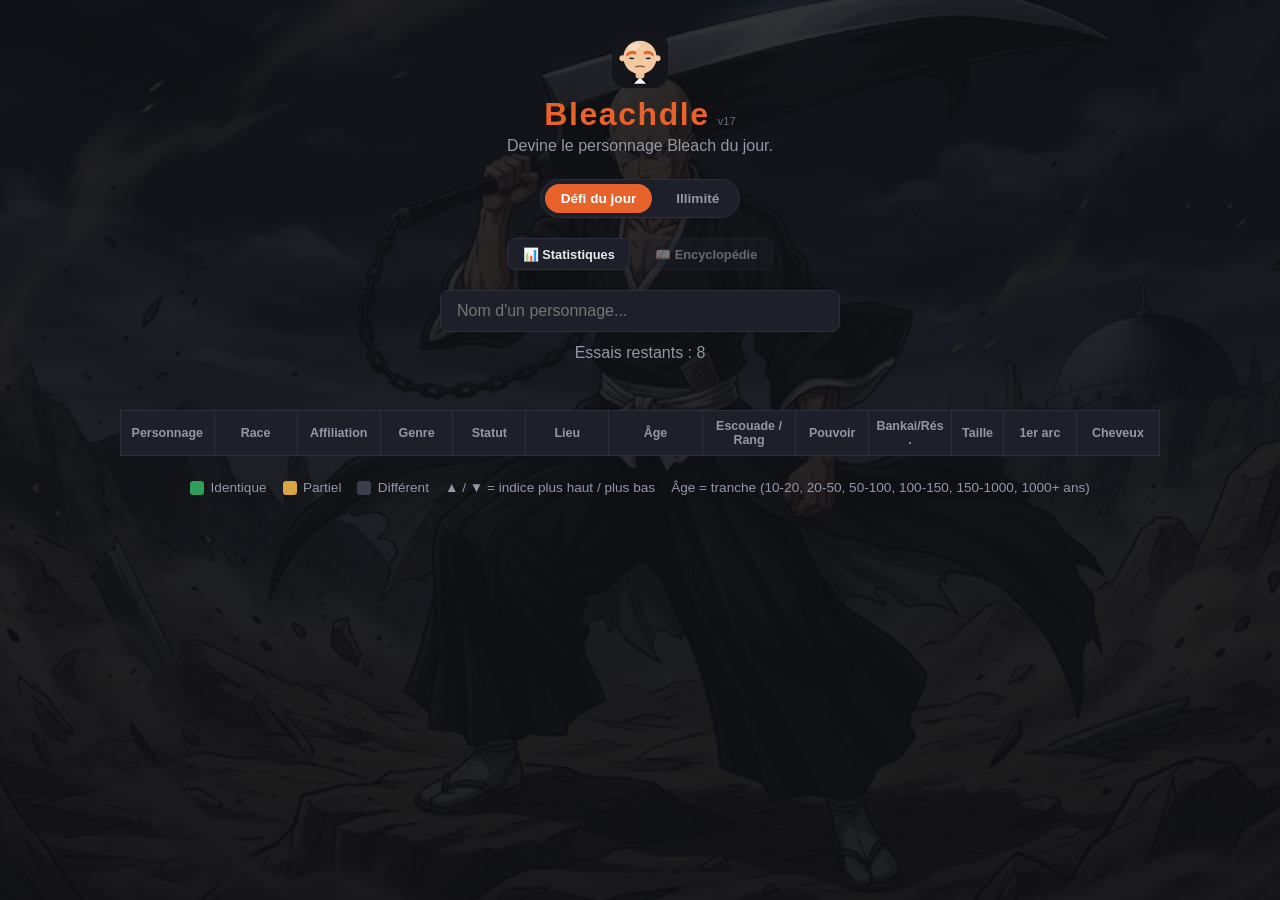
==== commit 0dee008e: "Ajoute stats à la demande, partage du résultat quotidien et encyclopédie - Déplace le numéro de vers" ====
--- a/index.html
+++ b/index.html
@@ -1,870 +1,119 @@
 <!DOCTYPE html>
 <html lang="fr">
 <head>
-<meta charset="UTF-8">
-<meta name="viewport" content="width=device-width, initial-scale=1.0">
-<title>Algorithme de tirage à variance minimale</title>
-<style>
-  :root{
-    --bg:#0f1115;
-    --panel:#171a21;
-    --panel-2:#1d212b;
-    --border:#2a2f3a;
-    --text:#e7e9ee;
-    --muted:#9aa3b2;
-    --accent:#5b8cff;
-    --accent-2:#8f6bff;
-    --win:#33d17a;
-    --lose:#ff5c6c;
-    --win-dim:#1d5a3a;
-    --lose-dim:#5a2530;
-    --radius:14px;
-    --mono: ui-monospace, SFMono-Regular, Menlo, Consolas, monospace;
-  }
-  @media (prefers-color-scheme: light){
-    :root{
-      --bg:#f5f6f9;
-      --panel:#ffffff;
-      --panel-2:#f0f1f5;
-      --border:#e1e4ea;
-      --text:#1a1d24;
-      --muted:#5c6472;
-      --win-dim:#d5f3e2;
-      --lose-dim:#ffdde1;
-    }
-  }
-  *{box-sizing:border-box;}
-  html,body{margin:0;padding:0;}
-  body{
-    background:var(--bg);
-    color:var(--text);
-    font-family:-apple-system,BlinkMacSystemFont,"Segoe UI",Roboto,Helvetica,Arial,sans-serif;
-    line-height:1.55;
-    padding:0 0 80px;
-  }
-  .wrap{max-width:1080px;margin:0 auto;padding:0 24px;}
-  header.hero{
-    padding:64px 24px 40px;
-    text-align:center;
-    background:
-      radial-gradient(circle at 20% 20%, color-mix(in srgb, var(--accent) 18%, transparent), transparent 55%),
-      radial-gradient(circle at 80% 0%, color-mix(in srgb, var(--accent-2) 16%, transparent), transparent 55%);
-    border-bottom:1px solid var(--border);
-  }
-  header.hero h1{
-    font-size:clamp(1.7rem, 3.2vw, 2.6rem);
-    margin:0 0 12px;
-    letter-spacing:-0.02em;
-  }
-  header.hero p.sub{
-    color:var(--muted);
-    max-width:640px;
-    margin:0 auto;
-    font-size:1.05rem;
-  }
-  .badge-row{display:flex;gap:8px;justify-content:center;margin-top:18px;flex-wrap:wrap;}
-  .badge{
-    font-size:0.78rem;
-    padding:5px 12px;
-    border-radius:999px;
-    background:var(--panel-2);
-    border:1px solid var(--border);
-    color:var(--muted);
-  }
-  section{margin-top:56px;}
-  h2{
-    font-size:1.4rem;
-    margin:0 0 6px;
-    letter-spacing:-0.01em;
-  }
-  h2 .num{
-    color:var(--accent);
-    font-family:var(--mono);
-    font-size:0.9rem;
-    margin-right:8px;
-  }
-  p.lead{color:var(--muted); margin-top:0; max-width:760px;}
-  .card{
-    background:var(--panel);
-    border:1px solid var(--border);
-    border-radius:var(--radius);
-    padding:24px;
-  }
-  .card + .card{margin-top:16px;}
-  .algo-steps{
-    display:grid;
-    grid-template-columns:repeat(auto-fit,minmax(200px,1fr));
-    gap:14px;
-    margin-top:20px;
-  }
-  .step{
-    background:var(--panel);
-    border:1px solid var(--border);
-    border-radius:var(--radius);
-    padding:18px;
-    position:relative;
-  }
-  .step .idx{
-    display:inline-flex;
-    align-items:center;justify-content:center;
-    width:26px;height:26px;
-    border-radius:50%;
-    background:linear-gradient(135deg,var(--accent),var(--accent-2));
-    color:white;
-    font-size:0.8rem;
-    font-weight:700;
-    margin-bottom:10px;
-  }
-  .step h3{margin:0 0 6px;font-size:0.98rem;}
-  .step p{margin:0;color:var(--muted);font-size:0.9rem;}
-  code, .mono{font-family:var(--mono);}
-  .pill-code{
-    background:var(--panel-2);
-    border:1px solid var(--border);
-    padding:2px 7px;
-    border-radius:6px;
-    font-size:0.85em;
-  }
-
-  /* controls */
-  .controls{
-    display:flex;
-    flex-wrap:wrap;
-    gap:20px;
-    align-items:flex-end;
-    margin-bottom:20px;
-  }
-  .field{display:flex;flex-direction:column;gap:6px;min-width:150px;}
-  .field label{font-size:0.78rem;color:var(--muted);text-transform:uppercase;letter-spacing:0.04em;}
-  .field .val{font-family:var(--mono);color:var(--text);font-size:0.95rem;}
-  input[type=range]{
-    -webkit-appearance:none;
-    width:100%;
-    height:4px;
-    border-radius:2px;
-    background:var(--border);
-    outline:none;
-  }
-  input[type=range]::-webkit-slider-thumb{
-    -webkit-appearance:none;
-    width:16px;height:16px;
-    border-radius:50%;
-    background:var(--accent);
-    cursor:pointer;
-    border:2px solid var(--panel);
-  }
-  input[type=number]{
-    background:var(--panel-2);
-    border:1px solid var(--border);
-    color:var(--text);
-    border-radius:8px;
-    padding:7px 10px;
-    font-family:var(--mono);
-    width:90px;
-  }
-  .btn{
-    border:1px solid var(--border);
-    background:var(--panel-2);
-    color:var(--text);
-    padding:9px 16px;
-    border-radius:9px;
-    cursor:pointer;
-    font-size:0.9rem;
-    font-weight:600;
-    transition:transform .05s ease, background .15s ease, border-color .15s ease;
-  }
-  .btn:hover{border-color:var(--accent); background:color-mix(in srgb, var(--accent) 10%, var(--panel-2));}
-  .btn:active{transform:scale(0.97);}
-  .btn.primary{
-    background:linear-gradient(135deg,var(--accent),var(--accent-2));
-    border:none;color:white;
-  }
-  .btn.primary:hover{filter:brightness(1.08);}
-  .btn:disabled{opacity:0.45;cursor:not-allowed;}
-  .btn-row{display:flex;gap:10px;flex-wrap:wrap;}
-
-  /* compare grid */
-  .compare{
-    display:grid;
-    grid-template-columns:1fr 1fr;
-    gap:16px;
-  }
-  @media (max-width:760px){ .compare{grid-template-columns:1fr;} }
-  .compare .col h3{
-    margin:0 0 4px;
-    font-size:1rem;
-    display:flex;align-items:center;gap:8px;
-  }
-  .dot-key{width:10px;height:10px;border-radius:50%;display:inline-block;}
-  .col-random .dot-key{background:var(--muted);}
-  .col-algo .dot-key{background:var(--accent);}
-
-  .stat-row{
-    display:flex;
-    gap:16px;
-    flex-wrap:wrap;
-    margin:10px 0 14px;
-  }
-  .stat{
-    background:var(--panel-2);
-    border:1px solid var(--border);
-    border-radius:10px;
-    padding:8px 14px;
-    min-width:90px;
-  }
-  .stat .k{font-size:0.7rem;color:var(--muted);text-transform:uppercase;letter-spacing:0.04em;}
-  .stat .v{font-family:var(--mono);font-size:1.05rem;margin-top:2px;}
-
-  .sequence{
-    display:flex;
-    flex-wrap:wrap;
-    gap:4px;
-    padding:12px;
-    background:var(--panel-2);
-    border-radius:10px;
-    border:1px solid var(--border);
-    min-height:64px;
-    max-height:180px;
-    overflow-y:auto;
-  }
-  .sequence .cell{
-    width:14px;height:14px;
-    border-radius:3px;
-    background:var(--border);
-    flex:0 0 auto;
-  }
-  .sequence .cell.win{background:var(--win);}
-  .sequence .cell.lose{background:var(--lose);}
-
-  canvas{width:100%; display:block; border-radius:10px; background:var(--panel-2); border:1px solid var(--border);}
-
-  .legend{display:flex; gap:16px; margin-top:8px; flex-wrap:wrap; font-size:0.82rem; color:var(--muted);}
-  .legend span{display:inline-flex; align-items:center; gap:6px;}
-  .legend i{width:12px;height:3px;display:inline-block;border-radius:2px;}
-
-  table.mc{
-    width:100%;
-    border-collapse:collapse;
-    margin-top:10px;
-    font-size:0.9rem;
-  }
-  table.mc th, table.mc td{
-    text-align:left;
-    padding:9px 12px;
-    border-bottom:1px solid var(--border);
-  }
-  table.mc th{color:var(--muted); font-weight:600; font-size:0.78rem; text-transform:uppercase; letter-spacing:0.03em;}
-  table.mc td.num{font-family:var(--mono);}
-  table.mc tr.highlight td{color:var(--win);}
-
-  pre.code-block{
-    background:var(--panel-2);
-    border:1px solid var(--border);
-    border-radius:10px;
-    padding:18px;
-    overflow-x:auto;
-    font-size:0.85rem;
-    line-height:1.6;
-  }
-  pre.code-block code{font-family:var(--mono);}
-  .kw{color:#c586c0;} .fn{color:#dcdcaa;} .cm{color:#6a9955;} .num-lit{color:#b5cea8;} .str{color:#ce9178;}
-
-  footer{
-    text-align:center;
-    color:var(--muted);
-    font-size:0.82rem;
-    margin-top:70px;
-    padding-top:24px;
-    border-top:1px solid var(--border);
-  }
-
-  .note{
-    font-size:0.85rem;
-    color:var(--muted);
-    background:var(--panel-2);
-    border:1px solid var(--border);
-    border-left:3px solid var(--accent);
-    padding:10px 14px;
-    border-radius:8px;
-    margin-top:14px;
-  }
-</style>
+  <meta charset="UTF-8" />
+  <meta name="viewport" content="width=device-width, initial-scale=1.0" />
+  <title>Bleachdle</title>
+  <link rel="icon" type="image/svg+xml" href="favicon.svg" />
+  <link rel="stylesheet" href="style.css" />
 </head>
 <body>
+  <div id="victoryAnim" class="victory-anim" aria-hidden="true"></div>
 
-<header class="hero">
-  <div class="wrap">
-    <h1>Tirage à variance minimale</h1>
-    <p class="sub">Un algorithme qui garde un taux de succès théorique tout en éliminant les longues séries de malchance (ou de chance) — au prix de rendre le tirage presque entièrement déterministe après le premier coup.</p>
-    <div class="badge-row">
-      <span class="badge">Simulation interactive</span>
-      <span class="badge">Comparaison Monte Carlo</span>
-      <span class="badge">Vanilla JS, zéro dépendance</span>
+  <header>
+    <img src="favicon.svg" alt="" class="logo" width="56" height="56" />
+    <div class="title-row">
+      <h1>Bleachdle</h1>
+      <span id="versionTag" class="version-tag"></span>
+    </div>
+    <p class="subtitle" id="subtitle">Devine le personnage Bleach du jour.</p>
+  </header>
+
+  <main>
+    <div class="mode-toggle" role="tablist">
+      <button id="dailyModeBtn" class="mode-btn active" type="button">Défi du jour</button>
+      <button id="infiniteModeBtn" class="mode-btn" type="button">Illimité</button>
+    </div>
+
+    <div class="toolbar-row">
+      <button id="statsToggleBtn" class="toolbar-btn" type="button">📊 Statistiques</button>
+      <button id="encyclopediaBtn" class="toolbar-btn" type="button">📖 Encyclopédie</button>
+    </div>
+
+    <div class="search-box">
+      <input
+        id="guessInput"
+        type="text"
+        autocomplete="off"
+        placeholder="Nom d'un personnage..."
+      />
+      <div id="suggestions" class="suggestions" hidden></div>
+    </div>
+
+    <button id="newGameBtn" class="new-game-btn" type="button" hidden>Nouvelle partie</button>
+
+    <p id="attemptsLeft" class="attempts"></p>
+    <p id="message" class="message"></p>
+
+    <button id="shareBtn" class="share-btn" type="button" hidden>📋 Partager mon résultat</button>
+    <p id="shareFeedback" class="share-feedback" hidden>Copié dans le presse-papier !</p>
+
+    <section id="statsPanel" class="stats-panel" hidden>
+      <h2 class="stats-title" id="statsTitle">Statistiques</h2>
+      <p class="stats-note" id="statsNote" hidden></p>
+      <div class="stats-grid">
+        <div class="stat-tile">
+          <span class="stat-value" id="statPlayed">0</span>
+          <span class="stat-label">Parties</span>
+        </div>
+        <div class="stat-tile">
+          <span class="stat-value" id="statWinRate">0%</span>
+          <span class="stat-label">Victoires</span>
+        </div>
+        <div class="stat-tile">
+          <span class="stat-value" id="statStreak">0</span>
+          <span class="stat-label">Série actuelle</span>
+        </div>
+        <div class="stat-tile">
+          <span class="stat-value" id="statMaxStreak">0</span>
+          <span class="stat-label">Meilleure série</span>
+        </div>
+      </div>
+      <h3 class="dist-title">Répartition des essais</h3>
+      <div id="distribution" class="distribution"></div>
+    </section>
+
+    <div class="table-wrapper">
+      <table>
+        <thead>
+          <tr id="headerRow"></tr>
+        </thead>
+        <tbody id="resultsBody"></tbody>
+      </table>
+    </div>
+
+    <section class="legend">
+      <span class="legend-item"><span class="swatch correct"></span> Identique</span>
+      <span class="legend-item"><span class="swatch partial"></span> Partiel</span>
+      <span class="legend-item"><span class="swatch incorrect"></span> Différent</span>
+      <span class="legend-item">▲ / ▼ = indice plus haut / plus bas</span>
+      <span class="legend-item">Âge = tranche (10-20, 20-50, 50-100, 100-150, 150-1000, 1000+ ans)</span>
+    </section>
+  </main>
+
+  <div id="encyclopediaModal" class="modal-overlay" hidden>
+    <div class="modal-panel" role="dialog" aria-modal="true" aria-labelledby="encyclopediaTitle">
+      <div class="modal-header">
+        <h2 id="encyclopediaTitle">Encyclopédie</h2>
+        <button id="encyclopediaCloseBtn" class="modal-close-btn" type="button" aria-label="Fermer">✕</button>
+      </div>
+      <div class="modal-controls">
+        <input id="encyclopediaSearch" type="text" placeholder="Rechercher un personnage..." autocomplete="off" />
+        <span id="encyclopediaCount" class="encyclopedia-count"></span>
+      </div>
+      <div class="modal-table-wrapper">
+        <table class="encyclopedia-table">
+          <thead>
+            <tr id="encyclopediaHeaderRow"></tr>
+          </thead>
+          <tbody id="encyclopediaBody"></tbody>
+        </table>
+      </div>
     </div>
   </div>
-</header>
 
-<div class="wrap">
-
-  <section id="principe">
-    <h2><span class="num">01</span>Le principe</h2>
-    <p class="lead">Idée de départ : on a un taux théorique <span class="pill-code">p</span> (ex. 20%). Plutôt que de tirer chaque coup indépendamment (ce qui peut produire de longues séries perdantes ou gagnantes), on corrige le tirage à chaque étape en comparant le taux réel observé au taux théorique.</p>
-
-    <div class="algo-steps">
-      <div class="step">
-        <div class="idx">1</div>
-        <h3>Premier tirage</h3>
-        <p>Le tout premier coup est un vrai tirage aléatoire : gagné avec probabilité <span class="pill-code">p</span>.</p>
-      </div>
-      <div class="step">
-        <div class="idx">2</div>
-        <h3>Calcul du taux actuel</h3>
-        <p>Après chaque tirage, on calcule <span class="pill-code">taux_actuel = victoires / tirages</span>.</p>
-      </div>
-      <div class="step">
-        <div class="idx">3</div>
-        <h3>Correction</h3>
-        <p>Si <span class="pill-code">taux_actuel &gt; p</span> → on force une <b>perte</b>. Sinon (≤ p) → on force une <b>victoire</b>.</p>
-      </div>
-      <div class="step">
-        <div class="idx">4</div>
-        <h3>On boucle</h3>
-        <p>Le taux actuel évolue à chaque coup et oscille étroitement autour de <span class="pill-code">p</span>, sans jamais s'en éloigner longtemps.</p>
-      </div>
-    </div>
-
-    <div class="note">Conséquence intéressante : à partir du 2<sup>e</sup> tirage, la séquence est <b>entièrement déterministe</b> — seul le premier coup contient du hasard. Le résultat ressemble à une séquence à faible discrépance (dans l'esprit de l'algorithme de Bresenham) : les victoires se répartissent le plus régulièrement possible, espacées d'environ <span class="pill-code">1/p</span> tirages.</div>
-  </section>
-
-  <section id="simulateur">
-    <h2><span class="num">02</span>Simulateur interactif</h2>
-    <p class="lead">Lance les deux séquences côte à côte : un tirage <b>purement aléatoire</b> (Bernoulli classique) contre l'<b>algorithme à variance minimale</b>, avec le même taux théorique.</p>
-
-    <div class="card">
-      <div class="controls">
-        <div class="field">
-          <label for="rateSlider">Taux théorique</label>
-          <input type="range" id="rateSlider" min="1" max="99" value="20">
-          <span class="val" id="rateVal">20%</span>
-        </div>
-        <div class="field">
-          <label for="speedSlider">Vitesse (coups/s)</label>
-          <input type="range" id="speedSlider" min="1" max="60" value="12">
-          <span class="val" id="speedVal">12/s</span>
-        </div>
-        <div class="field">
-          <label for="maxDraws">Max tirages</label>
-          <input type="number" id="maxDraws" value="300" min="10" max="5000" step="10">
-        </div>
-        <div class="btn-row">
-          <button class="btn" id="stepBtn">Tirer un coup</button>
-          <button class="btn primary" id="playBtn">Lancer</button>
-          <button class="btn" id="pauseBtn" disabled>Pause</button>
-          <button class="btn" id="resetBtn">Réinitialiser</button>
-        </div>
-      </div>
-
-      <div class="compare">
-        <div class="col col-random">
-          <h3><span class="dot-key"></span>Random pur</h3>
-          <div class="stat-row">
-            <div class="stat"><div class="k">Tirages</div><div class="v" id="r-count">0</div></div>
-            <div class="stat"><div class="k">Victoires</div><div class="v" id="r-wins">0</div></div>
-            <div class="stat"><div class="k">Taux actuel</div><div class="v" id="r-rate">–</div></div>
-            <div class="stat"><div class="k">Plus longue série perdante</div><div class="v" id="r-streak">0</div></div>
-          </div>
-          <div class="sequence" id="r-sequence"></div>
-        </div>
-        <div class="col col-algo">
-          <h3><span class="dot-key"></span>Algo variance min.</h3>
-          <div class="stat-row">
-            <div class="stat"><div class="k">Tirages</div><div class="v" id="a-count">0</div></div>
-            <div class="stat"><div class="k">Victoires</div><div class="v" id="a-wins">0</div></div>
-            <div class="stat"><div class="k">Taux actuel</div><div class="v" id="a-rate">–</div></div>
-            <div class="stat"><div class="k">Plus longue série perdante</div><div class="v" id="a-streak">0</div></div>
-          </div>
-          <div class="sequence" id="a-sequence"></div>
-        </div>
-      </div>
-
-      <div style="margin-top:18px;">
-        <canvas id="rateChart" height="220"></canvas>
-        <div class="legend">
-          <span><i style="background:var(--muted)"></i>Taux actuel — random pur</span>
-          <span><i style="background:var(--accent)"></i>Taux actuel — algo variance min.</span>
-          <span><i style="background:var(--lose); opacity:.6"></i>Taux théorique (p)</span>
-        </div>
-      </div>
-    </div>
-  </section>
-
-  <section id="montecarlo">
-    <h2><span class="num">03</span>La variance, mesurée</h2>
-    <p class="lead">Un seul run ne prouve rien. On répète l'expérience des milliers de fois pour comparer statistiquement la dispersion des deux méthodes, sur deux mesures : le nombre de victoires obtenues sur N tirages, et la plus longue série de pertes consécutives (le "drought").</p>
-
-    <div class="card">
-      <div class="controls">
-        <div class="field">
-          <label for="mcRuns">Simulations</label>
-          <input type="number" id="mcRuns" value="2000" min="100" max="20000" step="100">
-        </div>
-        <div class="field">
-          <label for="mcDraws">Tirages / simulation</label>
-          <input type="number" id="mcDraws" value="200" min="20" max="2000" step="10">
-        </div>
-        <div class="btn-row">
-          <button class="btn primary" id="mcRunBtn">Lancer les simulations</button>
-        </div>
-      </div>
-
-      <table class="mc" id="mcTable" style="display:none;">
-        <thead>
-          <tr><th>Méthode</th><th>Moyenne victoires</th><th>Écart-type</th><th>Écart-type série perdante</th></tr>
-        </thead>
-        <tbody>
-          <tr><td>Random pur</td><td class="num" id="mc-r-mean">–</td><td class="num" id="mc-r-std">–</td><td class="num" id="mc-r-streak-std">–</td></tr>
-          <tr class="highlight"><td>Algo variance min.</td><td class="num" id="mc-a-mean">–</td><td class="num" id="mc-a-std">–</td><td class="num" id="mc-a-streak-std">–</td></tr>
-        </tbody>
-      </table>
-
-      <div style="margin-top:16px; display:grid; grid-template-columns:1fr 1fr; gap:16px;" id="mcCharts" >
-        <div>
-          <canvas id="histWins" height="200"></canvas>
-          <div class="legend"><span><i style="background:var(--muted)"></i>Random pur</span><span><i style="background:var(--accent)"></i>Algo</span></div>
-          <p class="note" style="margin-top:8px;">Distribution du nombre de victoires obtenues sur les N tirages, sur toutes les simulations.</p>
-        </div>
-        <div>
-          <canvas id="histStreak" height="200"></canvas>
-          <div class="legend"><span><i style="background:var(--muted)"></i>Random pur</span><span><i style="background:var(--accent)"></i>Algo</span></div>
-          <p class="note" style="margin-top:8px;">Distribution de la plus longue série de pertes consécutives par simulation.</p>
-        </div>
-      </div>
-    </div>
-  </section>
-
-  <section id="code">
-    <h2><span class="num">04</span>Le code</h2>
-    <p class="lead">L'implémentation tient en quelques lignes.</p>
-    <div class="card">
-<pre class="code-block"><code><span class="kw">function</span> <span class="fn">createBalancedDraw</span>(p) {
-  <span class="kw">let</span> count = <span class="num-lit">0</span>;
-  <span class="kw">let</span> wins = <span class="num-lit">0</span>;
-
-  <span class="kw">return function</span> <span class="fn">draw</span>() {
-    <span class="kw">let</span> win;
-    <span class="kw">if</span> (count === <span class="num-lit">0</span>) {
-      <span class="cm">// premier tirage : vrai hasard</span>
-      win = Math.random() &lt; p;
-    } <span class="kw">else</span> {
-      <span class="kw">const</span> currentRate = wins / count;
-      <span class="cm">// au-dessus du taux théorique -&gt; on force une perte</span>
-      <span class="cm">// sinon (&lt;=) -&gt; on force une victoire</span>
-      win = currentRate &lt;= p;
-    }
-    count++;
-    <span class="kw">if</span> (win) wins++;
-    <span class="kw">return</span> win;
-  };
-}
-
-<span class="kw">const</span> draw = <span class="fn">createBalancedDraw</span>(<span class="num-lit">0.2</span>); <span class="cm">// 20%</span>
-draw(); draw(); draw(); <span class="cm">// ...</span>
-</code></pre>
-    </div>
-  </section>
-
-  <section id="limites">
-    <h2><span class="num">05</span>À garder en tête</h2>
-    <div class="card">
-      <p class="lead" style="margin:0;">
-        Cet algorithme réduit la variance <i>perçue</i> mais rend la séquence prévisible : dès que le premier coup est connu, tous les suivants le sont aussi. Il ne convient donc pas aux contextes où l'imprévisibilité coup par coup est requise (jeux d'argent, sécurité), mais il est très utilisé dans le design de jeux vidéo pour lisser des taux de drop et éviter la frustration des "mauvaises séries" — souvent sous une forme assouplie (ex. en ne forçant qu'une tendance plutôt qu'un résultat strict, ou en ajoutant un peu de bruit résiduel).
-      </p>
-    </div>
-  </section>
-
-</div>
-
-<footer>
-  Page générée pour illustrer un algorithme de tirage à variance minimale.
-</footer>
-
-<script>
-(function(){
-  "use strict";
-
-  // ---------- helpers ----------
-  function cssVar(name){
-    return getComputedStyle(document.documentElement).getPropertyValue(name).trim();
-  }
-  function fmtPct(x){ return (x*100).toFixed(1) + "%"; }
-
-  function makeBalancedDraw(p){
-    let count = 0, wins = 0;
-    return function(){
-      let win;
-      if (count === 0){
-        win = Math.random() < p;
-      } else {
-        const rate = wins / count;
-        win = rate <= p;
-      }
-      count++;
-      if (win) wins++;
-      return win;
-    };
-  }
-  function makeRandomDraw(p){
-    return function(){ return Math.random() < p; };
-  }
-
-  // ---------- state for section 02 ----------
-  let p = 0.20;
-  let speed = 12;
-  let maxDraws = 300;
-
-  let randomDraw, algoDraw;
-  let rState, aState; // {history:[], wins, count, curStreak, maxStreak}
-  let rateHistory = []; // {n, r, a}
-  let playing = false;
-  let timer = null;
-
-  function freshState(){
-    return { history: [], wins: 0, count: 0, curStreak: 0, maxStreak: 0 };
-  }
-
-  function resetAll(){
-    stopPlay();
-    randomDraw = makeRandomDraw(p);
-    algoDraw = makeBalancedDraw(p);
-    rState = freshState();
-    aState = freshState();
-    rateHistory = [];
-    renderSequences();
-    renderStats();
-    drawRateChart();
-  }
-
-  function pushDraw(state, win){
-    state.history.push(win);
-    state.count++;
-    if (win){ state.wins++; state.curStreak = 0; }
-    else { state.curStreak++; state.maxStreak = Math.max(state.maxStreak, state.curStreak); }
-  }
-
-  function stepOnce(){
-    if (rState.count >= maxDraws) { stopPlay(); return false; }
-    pushDraw(rState, randomDraw());
-    pushDraw(aState, algoDraw());
-    rateHistory.push({
-      n: rState.count,
-      r: rState.wins / rState.count,
-      a: aState.wins / aState.count
-    });
-    renderSequences();
-    renderStats();
-    drawRateChart();
-    return true;
-  }
-
-  function renderSequences(){
-    renderSeq('r-sequence', rState.history);
-    renderSeq('a-sequence', aState.history);
-  }
-  function renderSeq(id, hist){
-    const el = document.getElementById(id);
-    // only re-render tail for perf if long; simple approach: rebuild innerHTML with limited nodes
-    const maxShow = 600;
-    const start = Math.max(0, hist.length - maxShow);
-    let html = '';
-    for (let i = start; i < hist.length; i++){
-      html += '<span class="cell ' + (hist[i] ? 'win' : 'lose') + '"></span>';
-    }
-    el.innerHTML = html;
-    el.scrollTop = el.scrollHeight;
-  }
-
-  function renderStats(){
-    document.getElementById('r-count').textContent = rState.count;
-    document.getElementById('r-wins').textContent = rState.wins;
-    document.getElementById('r-rate').textContent = rState.count ? fmtPct(rState.wins/rState.count) : '–';
-    document.getElementById('r-streak').textContent = rState.maxStreak;
-
-    document.getElementById('a-count').textContent = aState.count;
-    document.getElementById('a-wins').textContent = aState.wins;
-    document.getElementById('a-rate').textContent = aState.count ? fmtPct(aState.wins/aState.count) : '–';
-    document.getElementById('a-streak').textContent = aState.maxStreak;
-  }
-
-  // ---------- rate chart (canvas line chart) ----------
-  function setupCanvasDPR(canvas){
-    const dpr = window.devicePixelRatio || 1;
-    const rect = canvas.getBoundingClientRect();
-    const targetW = rect.width || canvas.clientWidth || 600;
-    const targetH = canvas.height ? parseInt(canvas.getAttribute('height')) : 200;
-    if (canvas._dpr !== dpr || canvas._w !== targetW || canvas._h !== targetH){
-      canvas.width = targetW * dpr;
-      canvas.height = targetH * dpr;
-      canvas.style.height = targetH + 'px';
-      canvas._dpr = dpr; canvas._w = targetW; canvas._h = targetH;
-      const ctx = canvas.getContext('2d');
-      ctx.setTransform(dpr,0,0,dpr,0,0);
-    }
-    return { w: targetW, h: canvas.height / (canvas._dpr||1) };
-  }
-
-  function drawRateChart(){
-    const canvas = document.getElementById('rateChart');
-    const {w, h} = setupCanvasDPR(canvas);
-    const ctx = canvas.getContext('2d');
-    ctx.clearRect(0,0,w,h);
-
-    const pad = {l:44, r:14, t:14, b:26};
-    const plotW = w - pad.l - pad.r;
-    const plotH = h - pad.t - pad.b;
-
-    const border = cssVar('--border') || '#2a2f3a';
-    const muted = cssVar('--muted') || '#9aa3b2';
-    const text = cssVar('--text') || '#e7e9ee';
-    const accent = cssVar('--accent') || '#5b8cff';
-    const loseC = cssVar('--lose') || '#ff5c6c';
-
-    // axes grid
-    ctx.strokeStyle = border;
-    ctx.lineWidth = 1;
-    ctx.fillStyle = muted;
-    ctx.font = '11px ui-monospace, monospace';
-    const ySteps = 5;
-    for (let i=0;i<=ySteps;i++){
-      const yv = i/ySteps;
-      const y = pad.t + plotH - yv*plotH;
-      ctx.beginPath();
-      ctx.moveTo(pad.l, y);
-      ctx.lineTo(pad.l+plotW, y);
-      ctx.stroke();
-      ctx.fillText((yv*100).toFixed(0)+'%', 4, y+4);
-    }
-
-    if (rateHistory.length < 1){
-      return;
-    }
-
-    const n = rateHistory.length;
-    const xAt = (i) => pad.l + (n<=1 ? 0 : (i/(n-1))*plotW);
-    const yAt = (v) => pad.t + plotH - v*plotH;
-
-    // theoretical rate line
-    ctx.strokeStyle = loseC;
-    ctx.globalAlpha = 0.6;
-    ctx.setLineDash([5,4]);
-    ctx.beginPath();
-    ctx.moveTo(pad.l, yAt(p));
-    ctx.lineTo(pad.l+plotW, yAt(p));
-    ctx.stroke();
-    ctx.setLineDash([]);
-    ctx.globalAlpha = 1;
-
-    function drawLine(key, color){
-      ctx.strokeStyle = color;
-      ctx.lineWidth = 2;
-      ctx.beginPath();
-      for (let i=0;i<n;i++){
-        const x = xAt(i);
-        const y = yAt(Math.max(0, Math.min(1, rateHistory[i][key])));
-        if (i===0) ctx.moveTo(x,y); else ctx.lineTo(x,y);
-      }
-      ctx.stroke();
-    }
-    drawLine('r', muted);
-    drawLine('a', accent);
-
-    // x axis label
-    ctx.fillStyle = muted;
-    ctx.fillText('0', pad.l-2, h-6);
-    ctx.fillText(String(n), pad.l+plotW-16, h-6);
-  }
-
-  // ---------- controls wiring ----------
-  const rateSlider = document.getElementById('rateSlider');
-  const rateVal = document.getElementById('rateVal');
-  const speedSlider = document.getElementById('speedSlider');
-  const speedVal = document.getElementById('speedVal');
-  const maxDrawsInput = document.getElementById('maxDraws');
-  const stepBtn = document.getElementById('stepBtn');
-  const playBtn = document.getElementById('playBtn');
-  const pauseBtn = document.getElementById('pauseBtn');
-  const resetBtn = document.getElementById('resetBtn');
-
-  rateSlider.addEventListener('input', () => {
-    p = parseInt(rateSlider.value,10) / 100;
-    rateVal.textContent = rateSlider.value + '%';
-    resetAll();
-  });
-  speedSlider.addEventListener('input', () => {
-    speed = parseInt(speedSlider.value,10);
-    speedVal.textContent = speed + '/s';
-    if (playing){ stopPlay(); startPlay(); }
-  });
-  maxDrawsInput.addEventListener('change', () => {
-    maxDraws = Math.max(10, parseInt(maxDrawsInput.value,10) || 300);
-    resetAll();
-  });
-  stepBtn.addEventListener('click', () => { stepOnce(); });
-  resetBtn.addEventListener('click', () => { resetAll(); });
-
-  function startPlay(){
-    if (playing) return;
-    playing = true;
-    playBtn.disabled = true;
-    pauseBtn.disabled = false;
-    const interval = Math.max(16, 1000/speed);
-    timer = setInterval(() => {
-      const ok = stepOnce();
-      if (!ok) stopPlay();
-    }, interval);
-  }
-  function stopPlay(){
-    playing = false;
-    if (timer){ clearInterval(timer); timer = null; }
-    playBtn.disabled = false;
-    pauseBtn.disabled = true;
-  }
-  playBtn.addEventListener('click', startPlay);
-  pauseBtn.addEventListener('click', stopPlay);
-
-  window.addEventListener('resize', () => { drawRateChart(); drawHist('histWins'); drawHist('histStreak'); });
-
-  // ---------- Monte Carlo section ----------
-  const mcRunsInput = document.getElementById('mcRuns');
-  const mcDrawsInput = document.getElementById('mcDraws');
-  const mcRunBtn = document.getElementById('mcRunBtn');
-  const mcTable = document.getElementById('mcTable');
-
-  let histData = { wins: {r:[], a:[]}, streak: {r:[], a:[]} };
-
-  function simulateOne(pTheo, n, algo){
-    const draw = algo ? makeBalancedDraw(pTheo) : makeRandomDraw(pTheo);
-    let wins = 0, curStreak = 0, maxStreak = 0;
-    for (let i=0;i<n;i++){
-      const w = draw();
-      if (w){ wins++; curStreak = 0; }
-      else { curStreak++; if (curStreak>maxStreak) maxStreak = curStreak; }
-    }
-    return { wins, maxStreak };
-  }
-
-  function mean(arr){ return arr.reduce((s,x)=>s+x,0)/arr.length; }
-  function std(arr){
-    const m = mean(arr);
-    return Math.sqrt(arr.reduce((s,x)=>s+(x-m)*(x-m),0)/arr.length);
-  }
-
-  function runMonteCarlo(){
-    const runs = Math.max(100, Math.min(20000, parseInt(mcRunsInput.value,10) || 2000));
-    const n = Math.max(20, Math.min(2000, parseInt(mcDrawsInput.value,10) || 200));
-
-    mcRunBtn.disabled = true;
-    mcRunBtn.textContent = 'Calcul en cours…';
-
-    // defer to next frame so UI updates first
-    requestAnimationFrame(() => {
-      const rWins=[], aWins=[], rStreak=[], aStreak=[];
-      for (let i=0;i<runs;i++){
-        const rr = simulateOne(p, n, false);
-        rWins.push(rr.wins); rStreak.push(rr.maxStreak);
-        const ar = simulateOne(p, n, true);
-        aWins.push(ar.wins); aStreak.push(ar.maxStreak);
-      }
-      histData.wins.r = rWins; histData.wins.a = aWins;
-      histData.streak.r = rStreak; histData.streak.a = aStreak;
-
-      document.getElementById('mc-r-mean').textContent = mean(rWins).toFixed(2);
-      document.getElementById('mc-r-std').textContent = std(rWins).toFixed(2);
-      document.getElementById('mc-r-streak-std').textContent = std(rStreak).toFixed(2);
-
-      document.getElementById('mc-a-mean').textContent = mean(aWins).toFixed(2);
-      document.getElementById('mc-a-std').textContent = std(aWins).toFixed(2);
-      document.getElementById('mc-a-streak-std').textContent = std(aStreak).toFixed(2);
-
-      mcTable.style.display = '';
-      drawHist('histWins');
-      drawHist('histStreak');
-
-      mcRunBtn.disabled = false;
-      mcRunBtn.textContent = 'Lancer les simulations';
-    });
-  }
-  mcRunBtn.addEventListener('click', runMonteCarlo);
-
-  function drawHist(canvasId){
-    const key = canvasId === 'histWins' ? 'wins' : 'streak';
-    const rArr = histData[key].r, aArr = histData[key].a;
-    const canvas = document.getElementById(canvasId);
-    const {w,h} = setupCanvasDPR(canvas);
-    const ctx = canvas.getContext('2d');
-    ctx.clearRect(0,0,w,h);
-    if (!rArr.length || !aArr.length) return;
-
-    const border = cssVar('--border') || '#2a2f3a';
-    const muted = cssVar('--muted') || '#9aa3b2';
-    const accent = cssVar('--accent') || '#5b8cff';
-
-    const all = rArr.concat(aArr);
-    const min = Math.min(...all), max = Math.max(...all);
-    const bins = Math.min(40, Math.max(8, max-min+1));
-    const binW = (max-min+1)/bins;
-
-    function histogram(arr){
-      const counts = new Array(bins).fill(0);
-      arr.forEach(v => {
-        let idx = Math.floor((v-min)/binW);
-        if (idx>=bins) idx = bins-1;
-        if (idx<0) idx = 0;
-        counts[idx]++;
-      });
-      return counts;
-    }
-    const rc = histogram(rArr);
-    const ac = histogram(aArr);
-    const maxCount = Math.max(...rc, ...ac, 1);
-
-    const pad = {l:36, r:10, t:10, b:24};
-    const plotW = w - pad.l - pad.r;
-    const plotH = h - pad.t - pad.b;
-
-    // grid
-    ctx.strokeStyle = border;
-    ctx.fillStyle = muted;
-    ctx.font = '10px ui-monospace, monospace';
-    ctx.beginPath();
-    ctx.moveTo(pad.l, pad.t);
-    ctx.lineTo(pad.l, pad.t+plotH);
-    ctx.lineTo(pad.l+plotW, pad.t+plotH);
-    ctx.stroke();
-
-    const groupW = plotW / bins;
-    const barW = groupW * 0.42;
-
-    for (let i=0;i<bins;i++){
-      const x0 = pad.l + i*groupW;
-      const rH = (rc[i]/maxCount) * plotH;
-      const aH = (ac[i]/maxCount) * plotH;
-      ctx.fillStyle = muted;
-      ctx.globalAlpha = 0.85;
-      ctx.fillRect(x0 + groupW*0.06, pad.t+plotH-rH, barW, rH);
-      ctx.fillStyle = accent;
-      ctx.fillRect(x0 + groupW*0.52, pad.t+plotH-aH, barW, aH);
-      ctx.globalAlpha = 1;
-    }
-
-    ctx.fillStyle = muted;
-    ctx.fillText(Math.round(min), pad.l, h-8);
-    ctx.fillText(Math.round(max), pad.l+plotW-18, h-8);
-  }
-
-  // ---------- init ----------
-  resetAll();
-})();
-</script>
-
+  <script src="version.js"></script>
+  <script src="characters.js"></script>
+  <script src="game.js"></script>
 </body>
 </html>
--- a/style.css
+++ b/style.css
@@ -0,0 +1,657 @@
+:root {
+  --bg: #14161c;
+  --panel: #1d2029;
+  --border: #2c303c;
+  --text: #e8e8ec;
+  --muted: #9498a6;
+  --accent: #e8622c;
+  --correct: #2f9e58;
+  --partial: #d9a441;
+  --incorrect: #3a3e4a;
+}
+
+* {
+  box-sizing: border-box;
+}
+
+body {
+  margin: 0;
+  min-height: 100vh;
+  background-color: var(--bg);
+  background-image: linear-gradient(rgba(15, 16, 20, 0.86), rgba(15, 16, 20, 0.93)), url("background.webp");
+  background-size: cover;
+  background-position: top center;
+  background-repeat: no-repeat;
+  color: var(--text);
+  font-family: "Segoe UI", Roboto, Helvetica, Arial, sans-serif;
+  display: flex;
+  flex-direction: column;
+  align-items: center;
+  padding: 2rem 1rem 3rem;
+}
+
+header {
+  text-align: center;
+  margin-bottom: 1.5rem;
+  display: flex;
+  flex-direction: column;
+  align-items: center;
+}
+
+.logo {
+  border-radius: 14px;
+  margin-bottom: 0.5rem;
+}
+
+h1 {
+  margin: 0;
+  color: var(--accent);
+  letter-spacing: 0.05em;
+}
+
+.title-row {
+  display: flex;
+  align-items: baseline;
+  gap: 0.5rem;
+}
+
+.subtitle {
+  color: var(--muted);
+  margin: 0.25rem 0 0;
+}
+
+main {
+  width: 100%;
+  max-width: 1040px;
+  display: flex;
+  flex-direction: column;
+  align-items: center;
+}
+
+.mode-toggle {
+  display: flex;
+  gap: 0.5rem;
+  background: var(--panel);
+  border: 1px solid var(--border);
+  border-radius: 999px;
+  padding: 0.25rem;
+  margin-bottom: 1.25rem;
+}
+
+.mode-btn {
+  border: none;
+  background: transparent;
+  color: var(--muted);
+  font-size: 0.85rem;
+  font-weight: 600;
+  padding: 0.45rem 1rem;
+  border-radius: 999px;
+  cursor: pointer;
+}
+
+.mode-btn.active {
+  background: var(--accent);
+  color: #fff;
+}
+
+.new-game-btn {
+  margin-top: 0.75rem;
+  border: 1px solid var(--accent);
+  background: transparent;
+  color: var(--accent);
+  font-size: 0.85rem;
+  font-weight: 600;
+  padding: 0.5rem 1.2rem;
+  border-radius: 8px;
+  cursor: pointer;
+}
+
+.new-game-btn:hover {
+  background: var(--accent);
+  color: #fff;
+}
+
+.toolbar-row {
+  display: flex;
+  gap: 0.6rem;
+  margin-bottom: 1.25rem;
+  flex-wrap: wrap;
+  justify-content: center;
+}
+
+.toolbar-btn {
+  border: 1px solid var(--border);
+  background: var(--panel);
+  color: var(--text);
+  font-size: 0.8rem;
+  font-weight: 600;
+  padding: 0.45rem 0.9rem;
+  border-radius: 8px;
+  cursor: pointer;
+}
+
+.toolbar-btn:hover:not(:disabled) {
+  border-color: var(--accent);
+}
+
+.toolbar-btn.active {
+  background: var(--accent);
+  border-color: var(--accent);
+  color: #fff;
+}
+
+.toolbar-btn:disabled {
+  opacity: 0.4;
+  cursor: not-allowed;
+}
+
+.share-btn {
+  margin-top: 0.75rem;
+  border: 1px solid var(--correct);
+  background: transparent;
+  color: var(--correct);
+  font-size: 0.85rem;
+  font-weight: 600;
+  padding: 0.5rem 1.2rem;
+  border-radius: 8px;
+  cursor: pointer;
+}
+
+.share-btn:hover {
+  background: var(--correct);
+  color: #fff;
+}
+
+.share-feedback {
+  margin: 0.4rem 0 0;
+  font-size: 0.8rem;
+  color: var(--correct);
+}
+
+.search-box {
+  position: relative;
+  width: 100%;
+  max-width: 400px;
+}
+
+#guessInput {
+  width: 100%;
+  padding: 0.7rem 1rem;
+  font-size: 1rem;
+  border-radius: 8px;
+  border: 1px solid var(--border);
+  background: var(--panel);
+  color: var(--text);
+}
+
+#guessInput:disabled {
+  opacity: 0.5;
+}
+
+.suggestions {
+  position: absolute;
+  top: calc(100% + 4px);
+  left: 0;
+  right: 0;
+  background: var(--panel);
+  border: 1px solid var(--border);
+  border-radius: 8px;
+  overflow: hidden;
+  z-index: 10;
+}
+
+.suggestion {
+  padding: 0.5rem 1rem;
+  cursor: pointer;
+}
+
+.suggestion:hover,
+.suggestion.active {
+  background: var(--accent);
+  color: #fff;
+}
+
+.attempts {
+  color: var(--muted);
+  margin: 0.75rem 0 0;
+}
+
+.message {
+  min-height: 1.5rem;
+  font-weight: 600;
+  margin: 0.5rem 0 1rem;
+}
+
+.message.win {
+  color: var(--correct);
+  animation: winPulse 0.6s ease;
+}
+
+@keyframes winPulse {
+  0% { transform: scale(1); }
+  45% { transform: scale(1.18); }
+  100% { transform: scale(1); }
+}
+
+.message.lose {
+  color: #e05c5c;
+}
+
+.victory-anim {
+  position: fixed;
+  inset: 0;
+  overflow: hidden;
+  pointer-events: none;
+  z-index: 50;
+}
+
+.victory-particle {
+  position: absolute;
+  top: -10%;
+  animation-name: victoryFall;
+  animation-timing-function: ease-in;
+  animation-fill-mode: forwards;
+}
+
+@keyframes victoryFall {
+  from {
+    transform: translateY(0) rotate(0deg);
+    opacity: 1;
+  }
+  to {
+    transform: translateY(115vh) rotate(360deg);
+    opacity: 0;
+  }
+}
+
+.stats-panel {
+  width: 100%;
+  max-width: 420px;
+  background: var(--panel);
+  border: 1px solid var(--border);
+  border-radius: 10px;
+  padding: 1rem 1.25rem 1.25rem;
+  margin: 0.5rem 0 1.5rem;
+}
+
+.stats-title {
+  margin: 0 0 0.75rem;
+  font-size: 0.95rem;
+  text-align: center;
+  color: var(--text);
+}
+
+.stats-note {
+  margin: -0.35rem 0 0.75rem;
+  font-size: 0.7rem;
+  text-align: center;
+  color: var(--muted);
+  font-style: italic;
+}
+
+.stats-grid {
+  display: grid;
+  grid-template-columns: repeat(4, 1fr);
+  gap: 0.5rem;
+  margin-bottom: 1rem;
+}
+
+.stat-tile {
+  display: flex;
+  flex-direction: column;
+  align-items: center;
+}
+
+.stat-value {
+  font-size: 1.4rem;
+  font-weight: 700;
+  color: var(--accent);
+}
+
+.stat-label {
+  font-size: 0.68rem;
+  color: var(--muted);
+  text-align: center;
+}
+
+.dist-title {
+  margin: 0 0 0.5rem;
+  font-size: 0.8rem;
+  color: var(--muted);
+  text-align: center;
+  font-weight: 600;
+}
+
+.distribution {
+  display: flex;
+  flex-direction: column;
+  gap: 0.3rem;
+}
+
+.dist-row {
+  display: flex;
+  align-items: center;
+  gap: 0.5rem;
+}
+
+.dist-label {
+  width: 1rem;
+  flex-shrink: 0;
+  font-size: 0.75rem;
+  color: var(--muted);
+  text-align: right;
+}
+
+.dist-bar-wrap {
+  flex: 1;
+  background: var(--bg);
+  border-radius: 4px;
+  overflow: hidden;
+}
+
+.dist-bar {
+  min-width: 1.4rem;
+  background: var(--muted);
+  color: var(--bg);
+  font-size: 0.7rem;
+  font-weight: 600;
+  text-align: right;
+  padding: 0.15rem 0.4rem;
+  border-radius: 4px;
+  white-space: nowrap;
+}
+
+.dist-bar.current {
+  background: var(--correct);
+  color: #fff;
+}
+
+.table-wrapper {
+  width: 100%;
+}
+
+.table-wrapper table {
+  border-collapse: collapse;
+  table-layout: fixed;
+  width: 100%;
+}
+
+th,
+td {
+  border: 1px solid var(--border);
+  padding: 0.5rem 0.4rem;
+  text-align: center;
+  font-size: 0.78rem;
+  white-space: normal;
+  overflow-wrap: break-word;
+}
+
+@media (min-width: 1080px) {
+  .table-wrapper th:nth-child(1), .table-wrapper td:nth-child(1) { width: 9%; }
+  .table-wrapper th:nth-child(2), .table-wrapper td:nth-child(2) { width: 8%; }
+  .table-wrapper th:nth-child(3), .table-wrapper td:nth-child(3) { width: 8%; }
+  .table-wrapper th:nth-child(4), .table-wrapper td:nth-child(4) { width: 7%; }
+  .table-wrapper th:nth-child(5), .table-wrapper td:nth-child(5) { width: 7%; }
+  .table-wrapper th:nth-child(6), .table-wrapper td:nth-child(6) { width: 8%; }
+  .table-wrapper th:nth-child(7), .table-wrapper td:nth-child(7) { width: 9%; }
+  .table-wrapper th:nth-child(8), .table-wrapper td:nth-child(8) { width: 9%; }
+  .table-wrapper th:nth-child(9), .table-wrapper td:nth-child(9) { width: 7%; }
+  .table-wrapper th:nth-child(10), .table-wrapper td:nth-child(10) { width: 8%; }
+  .table-wrapper th:nth-child(11), .table-wrapper td:nth-child(11) { width: 5%; }
+  .table-wrapper th:nth-child(12), .table-wrapper td:nth-child(12) { width: 7%; }
+  .table-wrapper th:nth-child(13), .table-wrapper td:nth-child(13) { width: 8%; }
+}
+
+@media (max-width: 1079px) {
+  .table-wrapper thead {
+    display: none;
+  }
+
+  .table-wrapper {
+    max-width: 560px;
+    margin: 0 auto;
+  }
+
+  .table-wrapper table,
+  .table-wrapper tbody,
+  .table-wrapper tr,
+  .table-wrapper td {
+    display: block;
+    width: 100%;
+  }
+
+  .table-wrapper tr {
+    margin-bottom: 0.75rem;
+    border: 1px solid var(--border);
+    border-radius: 8px;
+    overflow: hidden;
+  }
+
+  .table-wrapper td {
+    display: flex;
+    justify-content: space-between;
+    align-items: center;
+    text-align: right;
+    padding: 0.5rem 0.75rem;
+    font-size: 0.85rem;
+  }
+
+  .table-wrapper td.cell::before {
+    content: attr(data-label);
+    font-weight: 600;
+    color: inherit;
+    opacity: 0.8;
+    text-align: left;
+    margin-right: 0.75rem;
+    flex-shrink: 0;
+  }
+
+  .table-wrapper .value-wrap {
+    display: flex;
+    align-items: center;
+    gap: 0.4rem;
+  }
+
+  .table-wrapper .name-cell {
+    justify-content: center;
+    font-size: 1rem;
+  }
+}
+
+th {
+  background: var(--panel);
+  color: var(--muted);
+  font-weight: 600;
+}
+
+.name-cell {
+  font-weight: 600;
+  background: var(--panel);
+}
+
+.cell {
+  color: #14161c;
+}
+
+.cell.correct {
+  background: var(--correct);
+  color: #fff;
+}
+
+.cell.partial {
+  background: var(--partial);
+  color: #14161c;
+}
+
+.cell.incorrect {
+  background: var(--incorrect);
+  color: var(--text);
+}
+
+.arrow {
+  display: block;
+  font-size: 0.75rem;
+  opacity: 0.85;
+}
+
+.legend {
+  margin-top: 1.5rem;
+  display: flex;
+  flex-wrap: wrap;
+  gap: 1rem;
+  justify-content: center;
+  color: var(--muted);
+  font-size: 0.85rem;
+}
+
+.legend-item {
+  display: flex;
+  align-items: center;
+  gap: 0.4rem;
+}
+
+.swatch {
+  display: inline-block;
+  width: 14px;
+  height: 14px;
+  border-radius: 3px;
+}
+
+.swatch.correct {
+  background: var(--correct);
+}
+
+.swatch.partial {
+  background: var(--partial);
+}
+
+.swatch.incorrect {
+  background: var(--incorrect);
+}
+
+.version-tag {
+  color: var(--muted);
+  font-size: 0.7rem;
+  opacity: 0.7;
+}
+
+.modal-overlay {
+  position: fixed;
+  inset: 0;
+  background: rgba(10, 11, 14, 0.75);
+  display: flex;
+  align-items: center;
+  justify-content: center;
+  padding: 1.5rem;
+  z-index: 100;
+}
+
+.modal-overlay[hidden] {
+  display: none;
+}
+
+.modal-panel {
+  background: var(--panel);
+  border: 1px solid var(--border);
+  border-radius: 12px;
+  width: 100%;
+  max-width: 1100px;
+  max-height: 85vh;
+  display: flex;
+  flex-direction: column;
+  overflow: hidden;
+}
+
+.modal-header {
+  display: flex;
+  align-items: center;
+  justify-content: space-between;
+  padding: 1rem 1.25rem;
+  border-bottom: 1px solid var(--border);
+}
+
+.modal-header h2 {
+  margin: 0;
+  color: var(--accent);
+  font-size: 1.1rem;
+}
+
+.modal-close-btn {
+  border: none;
+  background: transparent;
+  color: var(--muted);
+  font-size: 1.1rem;
+  cursor: pointer;
+  line-height: 1;
+  padding: 0.25rem 0.5rem;
+}
+
+.modal-close-btn:hover {
+  color: var(--text);
+}
+
+.modal-controls {
+  display: flex;
+  align-items: center;
+  gap: 0.75rem;
+  padding: 0.9rem 1.25rem;
+  border-bottom: 1px solid var(--border);
+}
+
+#encyclopediaSearch {
+  flex: 1;
+  padding: 0.55rem 0.9rem;
+  font-size: 0.9rem;
+  border-radius: 8px;
+  border: 1px solid var(--border);
+  background: var(--bg);
+  color: var(--text);
+}
+
+.encyclopedia-count {
+  color: var(--muted);
+  font-size: 0.78rem;
+  white-space: nowrap;
+}
+
+.modal-table-wrapper {
+  overflow: auto;
+  padding: 0 1.25rem 1.25rem;
+}
+
+.encyclopedia-table {
+  border-collapse: collapse;
+  width: 100%;
+  min-width: 900px;
+}
+
+.encyclopedia-table th,
+.encyclopedia-table td {
+  border: 1px solid var(--border);
+  padding: 0.5rem 0.6rem;
+  text-align: left;
+  font-size: 0.78rem;
+  white-space: nowrap;
+}
+
+.encyclopedia-table thead th {
+  position: sticky;
+  top: 0;
+  background: var(--panel);
+  color: var(--muted);
+  font-weight: 600;
+  cursor: pointer;
+  user-select: none;
+}
+
+.encyclopedia-table thead th:hover {
+  color: var(--text);
+}
+
+.encyclopedia-table tbody tr:nth-child(even) {
+  background: rgba(255, 255, 255, 0.02);
+}
+
+.sort-arrow {
+  color: var(--accent);
+}
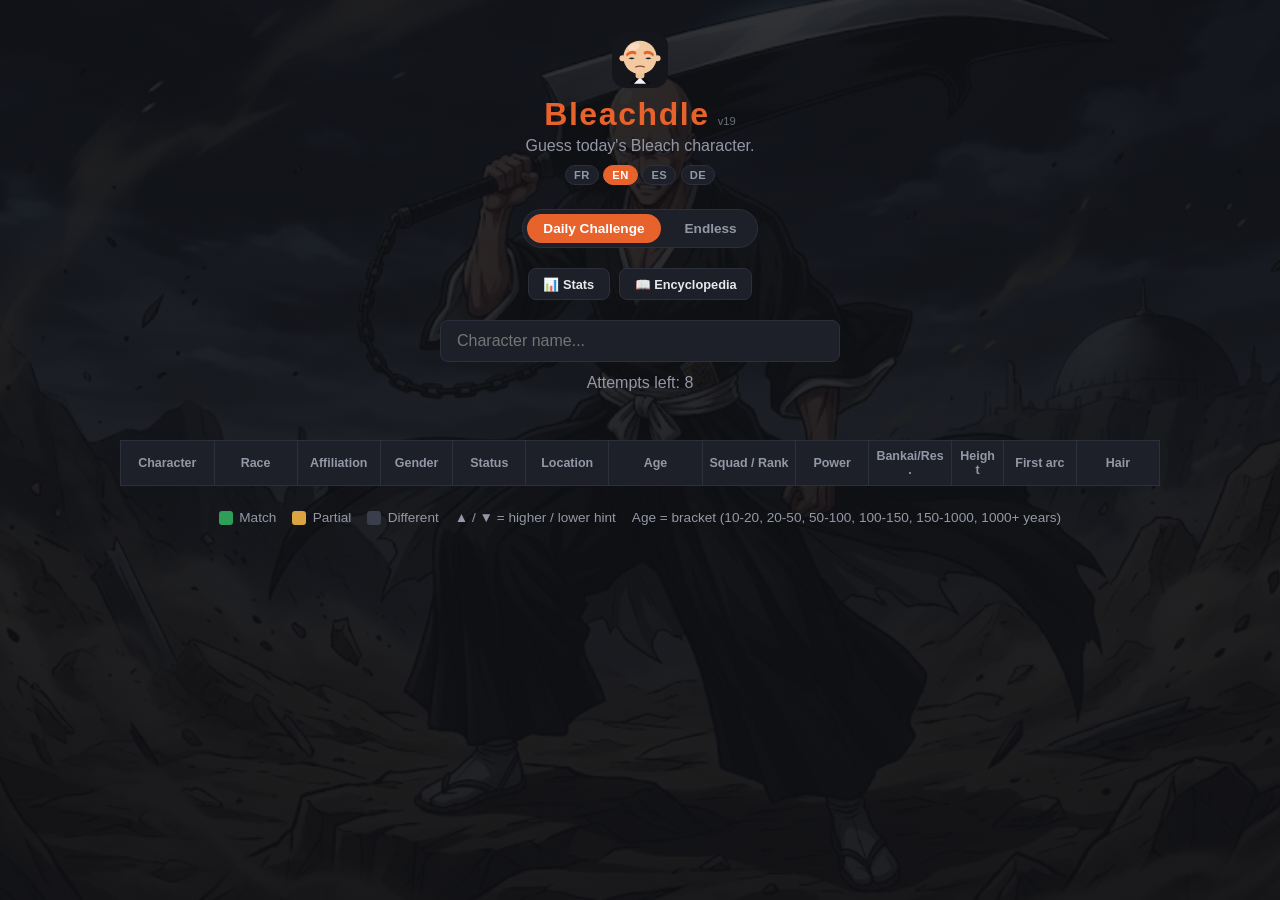
==== commit c5a28737: "Ajoute l'internationalisation (FR/EN/ES/DE) et clarifie la grille de partage - Nouveau i18n.js : dic" ====
--- a/index.html
+++ b/index.html
@@ -17,6 +17,12 @@
       <span id="versionTag" class="version-tag"></span>
     </div>
     <p class="subtitle" id="subtitle">Devine le personnage Bleach du jour.</p>
+    <div class="lang-switcher" id="langSwitcher">
+      <button class="lang-btn" data-lang="fr" type="button">FR</button>
+      <button class="lang-btn" data-lang="en" type="button">EN</button>
+      <button class="lang-btn" data-lang="es" type="button">ES</button>
+      <button class="lang-btn" data-lang="de" type="button">DE</button>
+    </div>
   </header>
 
   <main>
@@ -54,22 +60,22 @@
       <div class="stats-grid">
         <div class="stat-tile">
           <span class="stat-value" id="statPlayed">0</span>
-          <span class="stat-label">Parties</span>
+          <span class="stat-label" id="statPlayedLabel">Parties</span>
         </div>
         <div class="stat-tile">
           <span class="stat-value" id="statWinRate">0%</span>
-          <span class="stat-label">Victoires</span>
+          <span class="stat-label" id="statWinRateLabel">Victoires</span>
         </div>
         <div class="stat-tile">
           <span class="stat-value" id="statStreak">0</span>
-          <span class="stat-label">Série actuelle</span>
+          <span class="stat-label" id="statStreakLabel">Série actuelle</span>
         </div>
         <div class="stat-tile">
           <span class="stat-value" id="statMaxStreak">0</span>
-          <span class="stat-label">Meilleure série</span>
+          <span class="stat-label" id="statMaxStreakLabel">Meilleure série</span>
         </div>
       </div>
-      <h3 class="dist-title">Répartition des essais</h3>
+      <h3 class="dist-title" id="distributionTitle">Répartition des essais</h3>
       <div id="distribution" class="distribution"></div>
     </section>
 
@@ -83,11 +89,11 @@
     </div>
 
     <section class="legend">
-      <span class="legend-item"><span class="swatch correct"></span> Identique</span>
-      <span class="legend-item"><span class="swatch partial"></span> Partiel</span>
-      <span class="legend-item"><span class="swatch incorrect"></span> Différent</span>
-      <span class="legend-item">▲ / ▼ = indice plus haut / plus bas</span>
-      <span class="legend-item">Âge = tranche (10-20, 20-50, 50-100, 100-150, 150-1000, 1000+ ans)</span>
+      <span class="legend-item"><span class="swatch correct"></span> <span id="legendCorrect">Identique</span></span>
+      <span class="legend-item"><span class="swatch partial"></span> <span id="legendPartial">Partiel</span></span>
+      <span class="legend-item"><span class="swatch incorrect"></span> <span id="legendIncorrect">Différent</span></span>
+      <span class="legend-item" id="legendArrow">▲ / ▼ = indice plus haut / plus bas</span>
+      <span class="legend-item" id="legendAge">Âge = tranche (10-20, 20-50, 50-100, 100-150, 150-1000, 1000+ ans)</span>
     </section>
   </main>
 
@@ -113,6 +119,7 @@
   </div>
 
   <script src="version.js"></script>
+  <script src="i18n.js"></script>
   <script src="characters.js"></script>
   <script src="game.js"></script>
 </body>
--- a/style.css
+++ b/style.css
@@ -58,6 +58,35 @@
 .subtitle {
   color: var(--muted);
   margin: 0.25rem 0 0;
+}
+
+.lang-switcher {
+  display: flex;
+  gap: 0.3rem;
+  margin-top: 0.6rem;
+}
+
+.lang-btn {
+  border: 1px solid var(--border);
+  background: var(--panel);
+  color: var(--muted);
+  font-size: 0.7rem;
+  font-weight: 700;
+  letter-spacing: 0.03em;
+  padding: 0.2rem 0.5rem;
+  border-radius: 999px;
+  cursor: pointer;
+}
+
+.lang-btn:hover {
+  border-color: var(--accent);
+  color: var(--text);
+}
+
+.lang-btn.active {
+  background: var(--accent);
+  border-color: var(--accent);
+  color: #fff;
 }
 
 main {
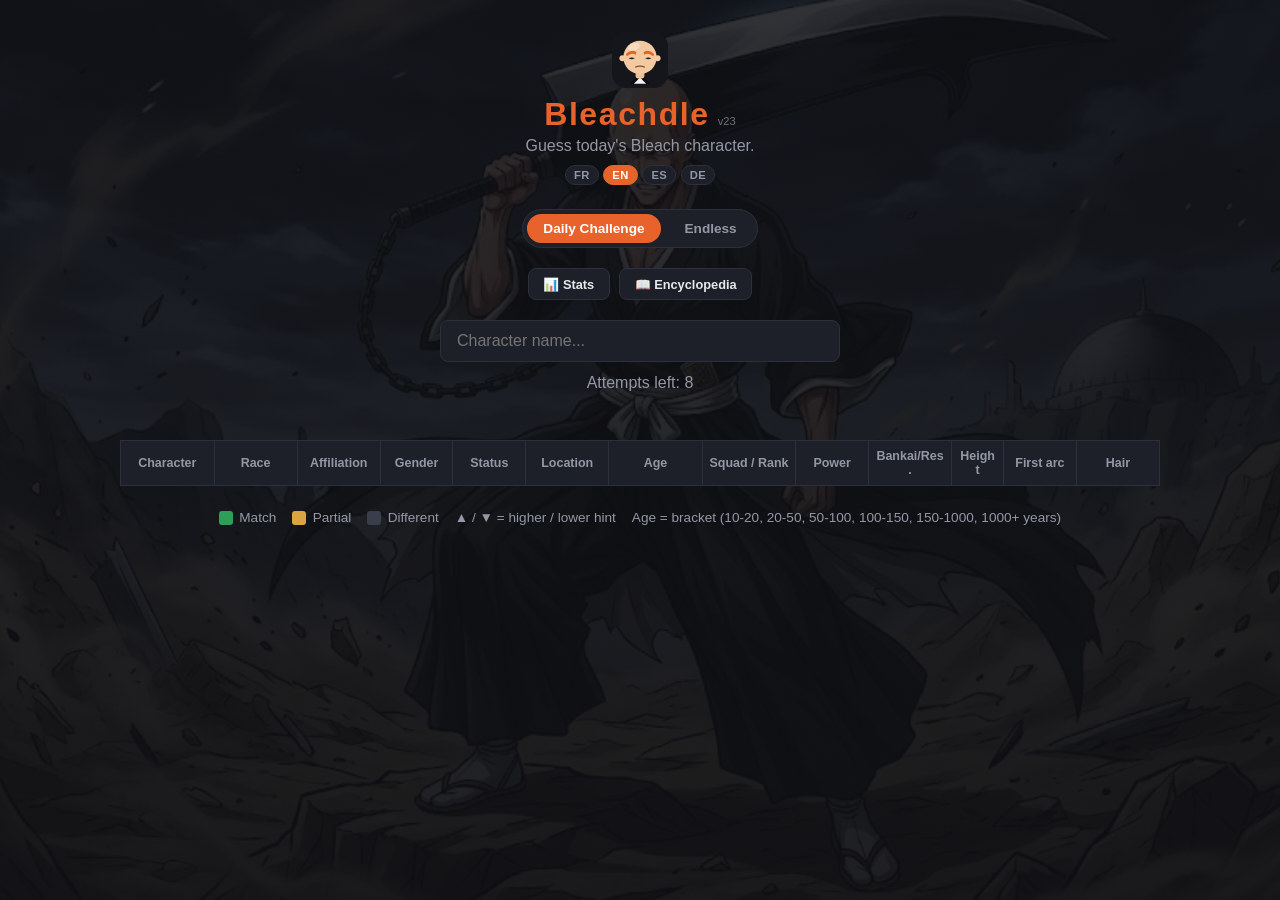
==== commit 09b0261a: "Ajoute un mode Session en Illimité : X personnages, minuteur, score Nouveau bouton "🎯 Mode Session" " ====
--- a/index.html
+++ b/index.html
@@ -46,13 +46,66 @@
       <div id="suggestions" class="suggestions" hidden></div>
     </div>
 
-    <button id="newGameBtn" class="new-game-btn" type="button" hidden>Nouvelle partie</button>
+    <div class="infinite-actions">
+      <button id="newGameBtn" class="new-game-btn" type="button" hidden>Nouvelle partie</button>
+      <button id="sessionModeBtn" class="new-game-btn" type="button" hidden>🎯 Mode Session</button>
+    </div>
+
+    <section id="sessionConfigPanel" class="session-config-panel" hidden>
+      <h3 id="sessionConfigTitle">Configurer une session</h3>
+      <div class="session-config-row">
+        <span class="session-config-label" id="sessionCountLabel">Nombre de personnages</span>
+        <div class="session-pill-group" id="sessionCountPills">
+          <button class="session-pill" data-count="5" type="button">5</button>
+          <button class="session-pill" data-count="10" type="button">10</button>
+          <button class="session-pill" data-count="15" type="button">15</button>
+          <button class="session-pill" data-count="20" type="button">20</button>
+        </div>
+      </div>
+      <div class="session-config-row">
+        <span class="session-config-label" id="sessionTimeLabel">Limite de temps</span>
+        <div class="session-pill-group" id="sessionTimePills">
+          <button class="session-pill" data-seconds="0" type="button" id="sessionTimeNoneBtn">Aucune</button>
+          <button class="session-pill" data-seconds="60" type="button">1 min</button>
+          <button class="session-pill" data-seconds="120" type="button">2 min</button>
+          <button class="session-pill" data-seconds="180" type="button">3 min</button>
+          <button class="session-pill" data-seconds="300" type="button">5 min</button>
+        </div>
+      </div>
+      <div class="session-config-actions">
+        <button id="sessionStartBtn" class="new-game-btn" type="button">Démarrer la session</button>
+        <button id="sessionCancelBtn" class="toolbar-btn" type="button">Annuler</button>
+      </div>
+    </section>
+
+    <div id="sessionProgress" class="session-progress" hidden>
+      <span id="sessionProgressText"></span>
+      <span id="sessionScoreText"></span>
+      <span id="sessionTimerText" hidden></span>
+      <button id="sessionQuitBtn" class="session-quit-btn" type="button">✕</button>
+    </div>
+
+    <button id="sessionContinueBtn" class="new-game-btn" type="button" hidden>Continuer →</button>
 
     <p id="attemptsLeft" class="attempts"></p>
     <p id="message" class="message"></p>
 
     <button id="shareBtn" class="share-btn" type="button" hidden>📋 Partager mon résultat</button>
     <p id="shareFeedback" class="share-feedback" hidden>Copié dans le presse-papier !</p>
+
+    <section id="sessionResultsPanel" class="session-results-panel" hidden>
+      <h3 id="sessionResultsTitle">Session terminée</h3>
+      <p id="sessionResultsTimeoutNote" class="session-timeout-note" hidden>Temps écoulé !</p>
+      <div class="session-results-summary">
+        <span id="sessionResultsFound" class="session-results-stat"></span>
+        <span id="sessionResultsScore" class="session-results-stat"></span>
+      </div>
+      <div id="sessionResultsGrid" class="session-results-grid"></div>
+      <div class="session-results-actions">
+        <button id="sessionShareBtn" class="share-btn" type="button">📋 Partager la session</button>
+        <button id="sessionRestartBtn" class="new-game-btn" type="button">Nouvelle session</button>
+      </div>
+    </section>
 
     <section id="statsPanel" class="stats-panel" hidden>
       <h2 class="stats-title" id="statsTitle">Statistiques</h2>
--- a/style.css
+++ b/style.css
@@ -195,6 +195,177 @@
   margin: 0.4rem 0 0;
   font-size: 0.8rem;
   color: var(--correct);
+}
+
+.infinite-actions {
+  display: flex;
+  gap: 0.6rem;
+  flex-wrap: wrap;
+  justify-content: center;
+}
+
+.session-config-panel {
+  width: 100%;
+  max-width: 420px;
+  background: var(--panel);
+  border: 1px solid var(--border);
+  border-radius: 10px;
+  padding: 1rem 1.25rem 1.25rem;
+  margin: 0.75rem 0 1.5rem;
+}
+
+.session-config-panel h3 {
+  margin: 0 0 1rem;
+  font-size: 0.95rem;
+  text-align: center;
+  color: var(--text);
+}
+
+.session-config-row {
+  margin-bottom: 0.9rem;
+}
+
+.session-config-label {
+  display: block;
+  font-size: 0.75rem;
+  color: var(--muted);
+  margin-bottom: 0.4rem;
+  text-align: center;
+}
+
+.session-pill-group {
+  display: flex;
+  gap: 0.4rem;
+  flex-wrap: wrap;
+  justify-content: center;
+}
+
+.session-pill {
+  border: 1px solid var(--border);
+  background: var(--bg);
+  color: var(--text);
+  font-size: 0.8rem;
+  font-weight: 600;
+  padding: 0.4rem 0.85rem;
+  border-radius: 999px;
+  cursor: pointer;
+}
+
+.session-pill:hover {
+  border-color: var(--accent);
+}
+
+.session-pill.active {
+  background: var(--accent);
+  border-color: var(--accent);
+  color: #fff;
+}
+
+.session-config-actions {
+  display: flex;
+  gap: 0.6rem;
+  justify-content: center;
+  margin-top: 1rem;
+}
+
+.session-progress {
+  display: flex;
+  align-items: center;
+  gap: 1rem;
+  background: var(--panel);
+  border: 1px solid var(--border);
+  border-radius: 999px;
+  padding: 0.5rem 1rem;
+  margin-top: 0.75rem;
+  font-size: 0.8rem;
+  color: var(--text);
+  flex-wrap: wrap;
+  justify-content: center;
+}
+
+.session-progress[hidden] {
+  display: none;
+}
+
+.session-quit-btn {
+  border: none;
+  background: transparent;
+  color: var(--muted);
+  font-size: 0.85rem;
+  cursor: pointer;
+  padding: 0.1rem 0.35rem;
+  line-height: 1;
+}
+
+.session-quit-btn:hover {
+  color: #e05c5c;
+}
+
+.session-results-panel {
+  width: 100%;
+  max-width: 420px;
+  background: var(--panel);
+  border: 1px solid var(--border);
+  border-radius: 10px;
+  padding: 1rem 1.25rem 1.25rem;
+  margin: 0.75rem 0 1.5rem;
+  text-align: center;
+}
+
+.session-results-panel h3 {
+  margin: 0 0 0.5rem;
+  font-size: 1rem;
+  color: var(--accent);
+}
+
+.session-timeout-note {
+  margin: 0 0 0.5rem;
+  font-size: 0.8rem;
+  color: #e05c5c;
+  font-weight: 600;
+}
+
+.session-results-summary {
+  display: flex;
+  gap: 1.5rem;
+  justify-content: center;
+  margin-bottom: 0.9rem;
+  font-size: 0.95rem;
+  font-weight: 700;
+  color: var(--text);
+}
+
+.session-results-grid {
+  display: flex;
+  flex-wrap: wrap;
+  gap: 0.3rem;
+  justify-content: center;
+  margin-bottom: 1rem;
+}
+
+.session-round-badge {
+  width: 1.6rem;
+  height: 1.6rem;
+  border-radius: 5px;
+  display: flex;
+  align-items: center;
+  justify-content: center;
+  font-size: 0.85rem;
+}
+
+.session-round-badge.won {
+  background: var(--correct);
+}
+
+.session-round-badge.lost {
+  background: var(--incorrect);
+}
+
+.session-results-actions {
+  display: flex;
+  gap: 0.6rem;
+  justify-content: center;
+  flex-wrap: wrap;
 }
 
 .search-box {
